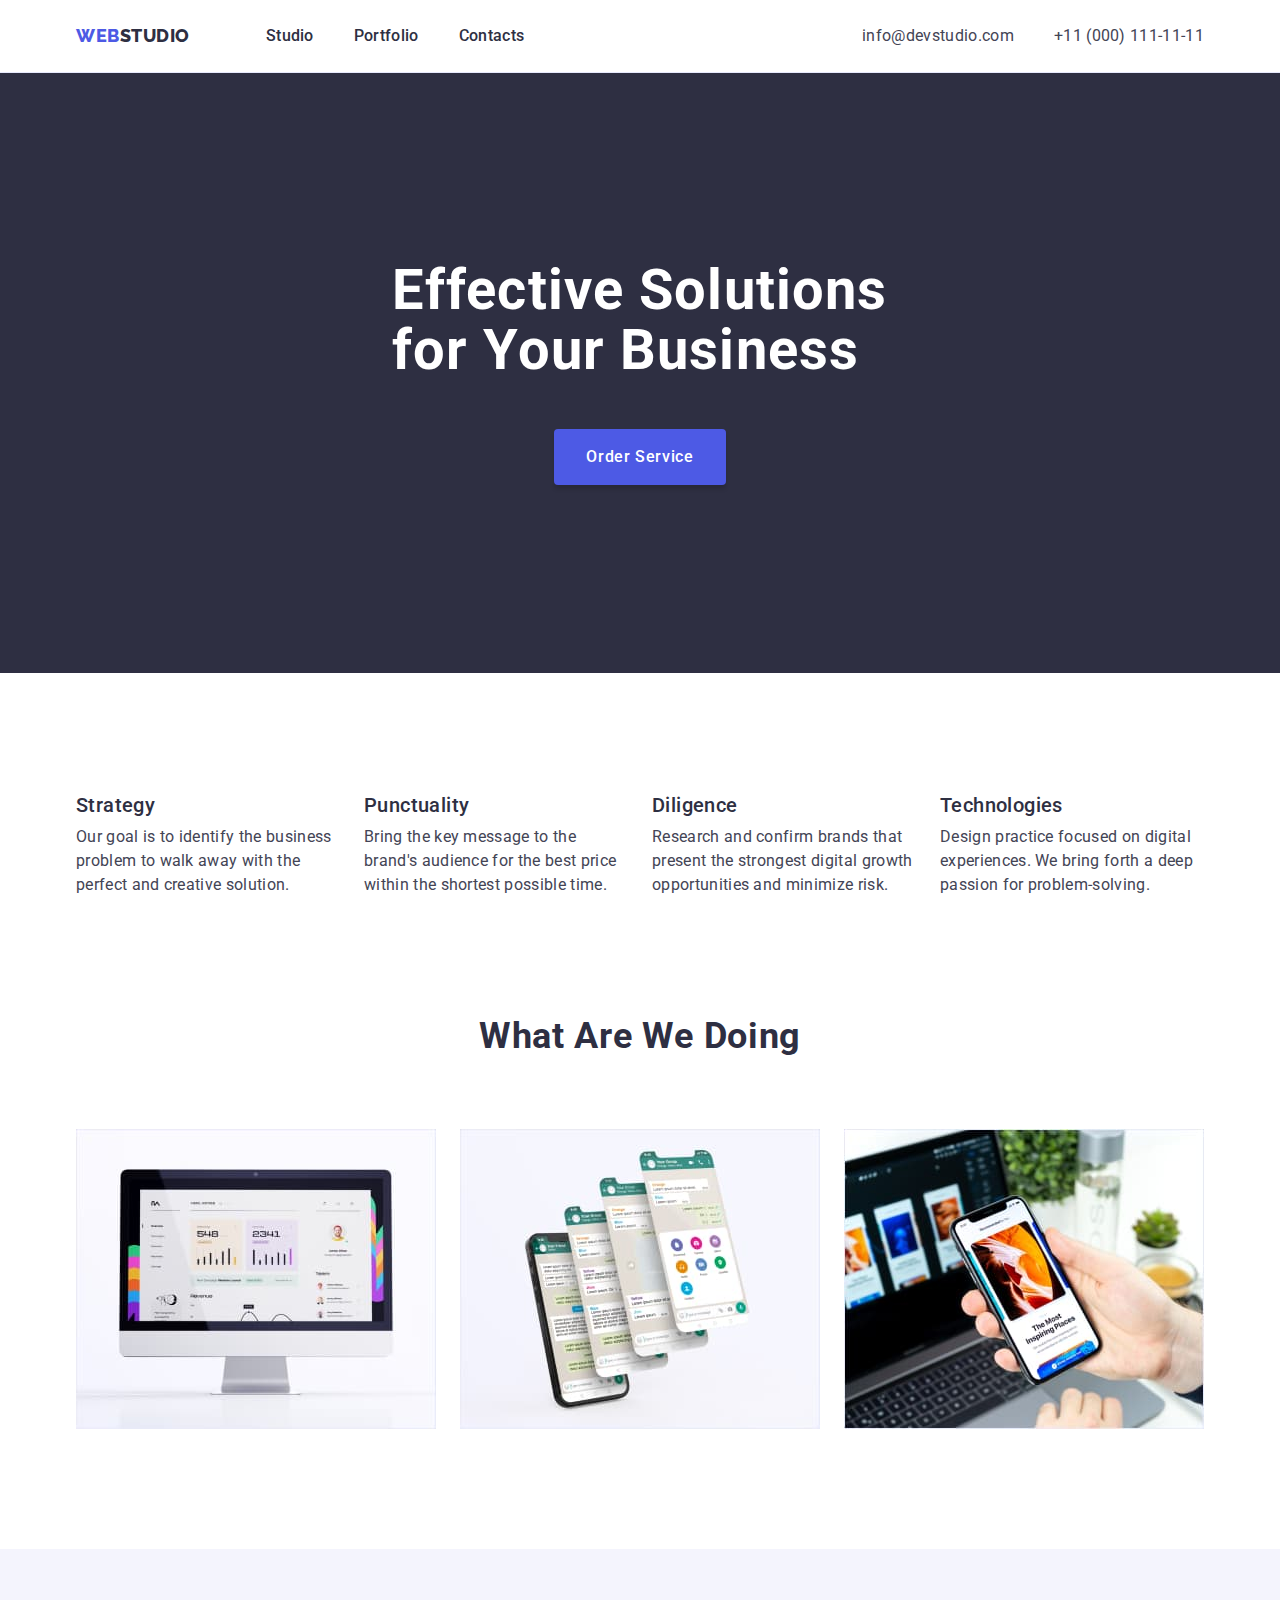
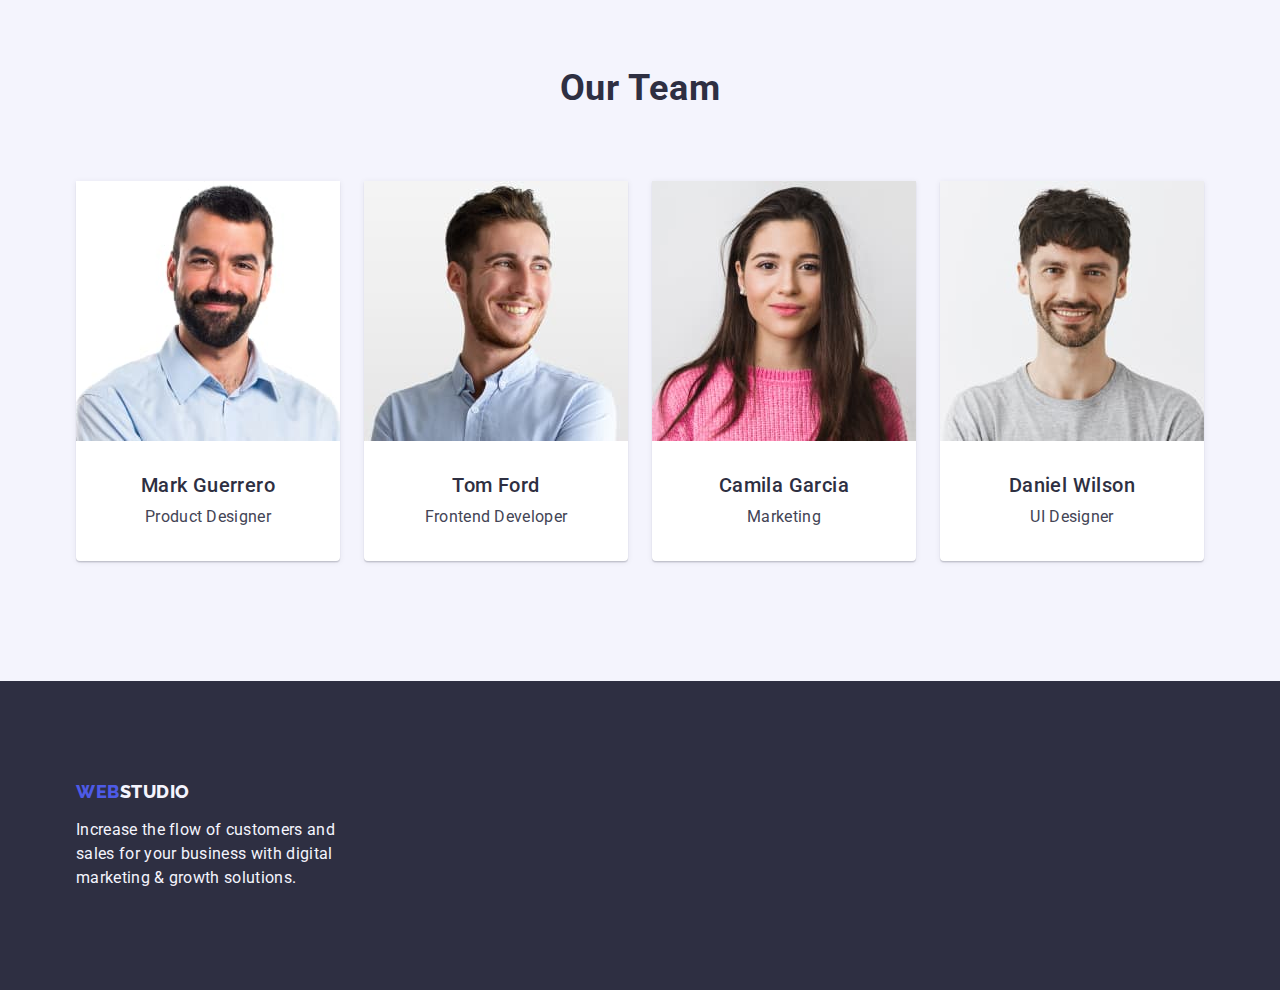
==== index.html @ 451a3d11 "Initial commit" ====
<!DOCTYPE html>
<html lang="en">
  <head>
    <meta charset="UTF-8" />
    <meta name="viewport" content="width=device-width, initial-scale=1.0" />
    <link rel="preconnect" href="https://fonts.googleapis.com" />
    <link rel="preconnect" href="https://fonts.gstatic.com" crossorigin />
    <link
      href="https://fonts.googleapis.com/css2?family=Raleway:wght@800&family=Roboto:wght@400;500;700;900&display=swap"
      rel="stylesheet"
    />
    <link
      href="https://cdn.jsdelivr.net/npm/modern-normalize@2.0.0/modern-normalize.min.css"
      rel="stylesheet"
    />
    <link href="./css/styles.css" rel="stylesheet" />
    <title>Web studio</title>
  </head>
  <body>
    <!-- HEADER -->
    <header class="header-border">
      <div class="header-container container">
        <nav class="navigation">
          <a class="logo-header logo link" href="./index.html"
            >Web<span class="dark-part-logo">Studio</span></a
          >
          <ul class="menu list">
            <li class="menu-item">
              <a class="menu-link link" href="./index.html">Studio</a>
            </li>
            <li class="menu-item">
              <a class="menu-link link" href="./portfolio.html">Portfolio</a>
            </li>
            <li class="menu-item">
              <a class="menu-link link" href="">Contacts</a>
            </li>
          </ul>
        </nav>
        <address class="contacts">
          <ul class="list-address list">
            <li>
              <a class="address-link link" href="mailto:info@devstudio.com"
                >info@devstudio.com</a
              >
            </li>
            <li>
              <a class="address-link link" href="tel:+110001111111"
                >+11 (000) 111-11-11</a
              >
            </li>
          </ul>
        </address>
      </div>
    </header>
    <main>
      <!-- HERO -->
      <section class="hero">
        <div class="container">
          <h1 class="hero-title">Effective Solutions for Your Business</h1>
          <button class="hero-btn" type="button">Order Service</button>
        </div>
      </section>

      <!-- ADVANTAGES -->
      <section class="section">
        <div class="container">
          <h2 class="visually-hidden">Advantages</h2>
          <ul class="advantages-list list">
            <li class="advantages-item">
              <h3 class="section-subtitle">Strategy</h3>
              <p class="section-text">
                Our goal is to identify the business problem to walk away with
                the perfect and creative solution.
              </p>
            </li>
            <li class="advantages-item">
              <h3 class="section-subtitle">Punctuality</h3>
              <p class="section-text">
                Bring the key message to the brand's audience for the best price
                within the shortest possible time.
              </p>
            </li>
            <li class="advantages-item">
              <h3 class="section-subtitle">Diligence</h3>
              <p class="section-text">
                Research and confirm brands that present the strongest digital
                growth opportunities and minimize risk.
              </p>
            </li>
            <li class="advantages-item">
              <h3 class="section-subtitle">Technologies</h3>
              <p class="section-text">
                Design practice focused on digital experiences. We bring forth a
                deep passion for problem-solving.
              </p>
            </li>
          </ul>
        </div>
      </section>

      <!-- WORKS -->
      <section class="works-section">
        <div class="container">
          <h2 class="section-title">What are we doing</h2>
          <ul class="works-list list">
            <li class="works-item">
              <img
                src="./images/main_page/desktop.jpg"
                alt="desktop"
                width="360"
              />
            </li>
            <li class="works-item">
              <img
                src="./images/main_page//mobile.jpg"
                alt="mobile"
                width="360"
              />
            </li>
            <li class="works-item">
              <img
                src="./images/main_page/laptop.jpg"
                alt="laptop"
                width="360"
              />
            </li>
          </ul>
        </div>
      </section>

      <!-- OUR TEAM -->
      <section class="section-team section">
        <div class="container">
          <h2 class="section-title">Our Team</h2>
          <ul class="team-list list">
            <li class="team-item">
              <img
                class="team-img"
                src="./images/main_page/mark_guerrero.jpg"
                alt="employee mark guerrero"
                width="264"
                height="260"
              />
              <div class="team-description">
                <h3 class="section-subtitle">Mark Guerrero</h3>
                <p class="team-text section-text">Product Designer</p>
              </div>
            </li>
            <li class="team-item">
              <img
                class="team-img"
                src="./images/main_page/tom_ford.jpg"
                alt="employee tom ford"
                width="264"
                height="260"
              />
              <div class="team-description">
                <h3 class="section-subtitle">Tom Ford</h3>
                <p class="team-text section-text">Frontend Developer</p>
              </div>
            </li>
            <li class="team-item">
              <img
                class="team-img"
                src="./images/main_page/camila_garcia.jpg"
                alt="employee camila garcia"
                width="264"
                height="260"
              />
              <div class="team-description">
                <h3 class="section-subtitle">Camila Garcia</h3>
                <p class="team-text section-text">Marketing</p>
              </div>
            </li>
            <li class="team-item">
              <img
                class="team-img"
                src="./images/main_page/daniel_wilson.jpg"
                alt="employee daniel wilson"
                width="264"
                height="260"
              />
              <div class="team-description">
                <h3 class="section-subtitle">Daniel Wilson</h3>
                <p class="team-text section-text">UI Designer</p>
              </div>
            </li>
          </ul>
        </div>
      </section>
    </main>

    <!-- FOOTER -->
    <footer class="page-footer">
      <div class="container">
        <a class="logo-footer logo link" href="./index.html"
          >Web<span class="logo-part-light">Studio</span></a
        >
        <p class="text-footer">
          Increase the flow of customers and sales for your business with
          digital marketing & growth solutions.
        </p>
      </div>
    </footer>
  </body>
</html>
---- css/styles.css ----
/*===== VARIABLES ===== */
:root {
  --brand-color: #4d5ae5;
  --acive-color: #404bbf;
  --dark-color: #2e2f42;
  --success-color: #31d0aa;
  --primary-text-color: #434455;
  --secondary-text-color: #8e8f99;
  --accent-color: #e7e9fc;
  --light-bg-color: #f4f4fd;
  --modal-overlay-color: #2e2f42;
  --hero-bg-color: #2e2f42;
  --white-color: #ffffff;
  --modal-bg-color: #fcfcfc;
}
/*===== /VARIABLES ===== */

/* ===== NORMALIZE ===== */
body {
  color: var(--primary-text-color);
  font-family: "Roboto", sans-serif;
  font-size: 16px;
  line-height: 1.5;
  background-color: var(--white-color);
  letter-spacing: 0.02em;
}

address {
  font-style: normal;
}

button,
h1,
h2,
h3,
h4,
h5,
h6,
p {
  margin-top: 0;
  margin-bottom: 0;
}

ul,
ol {
  padding-left: 0;
  margin-top: 0;
  margin-bottom: 0;
}

img {
  display: block;
}

button {
  display: block;
  cursor: pointer;
}

.link {
  text-decoration: none;
}

.list {
  list-style: none;
}

.visually-hidden {
  position: absolute;
  width: 1px;
  height: 1px;
  margin: -1px;
  border: 0;
  padding: 0;
  white-space: nowrap;
  clip-path: inset(100%);
  clip: rect(0 0 0 0);
  overflow: hidden;
}
/* ===== /NORMALIZE ===== */

/* ===== COMPONENTS ===== */
.container {
  width: 1158px;
  padding: 0 15px;
  margin-left: auto;
  margin-right: auto;
}

.logo {
  color: var(--brand-color);
  font-family: "Raleway", sans-serif;
  font-size: 18px;
  line-height: 1.17;
  text-transform: uppercase;
  letter-spacing: 0.03em;
  font-weight: 800;
}
.dark-part-logo {
  color: var(--dark-color);
}

.logo-part-light {
  color: var(--light-bg-color);
}

.section {
  padding-top: 120px;
  padding-bottom: 120px;
}

.section-title {
  margin-bottom: 72px;

  color: var(--dark-color);
  font-size: 36px;
  line-height: 1.11;
  letter-spacing: 0.02em;
  text-align: center;
  text-transform: capitalize;
}

.section-subtitle {
  margin-bottom: 8px;
  color: var(--dark-color);
  font-size: 20px;
  line-height: 1.2;
  letter-spacing: 0.02em;
  font-weight: 500;
}

.section-text {
  color: var(--primary-text-color);
}

/* ===== /COMPONENTS ===== */

/* !!!===== MAIN PAGE ======!!! */
/* ===== HEADER ===== */
.header-container {
  display: flex;
  justify-content: space-between;
  align-items: center;
}

.header-border {
  border-bottom: 1px solid var(--accent-color);
}

.logo-header {
  margin-right: 76px;
}

.navigation {
  display: flex;
  align-items: center;
}

.menu {
  display: flex;
  gap: 40px;
}

.list-address {
  display: flex;
  gap: 40px;
}

.menu-link {
  display: inline-block;
  padding: 24px 0;

  font-size: 16px;
  line-height: 1.5;
  font-weight: 500;
  color: var(--dark-color);
}

.menu-link:hover,
.menu-link:focus {
  color: var(--acive-color);
}

.address-link {
  color: var(--primary-text-color);
}

.address-link:hover,
.address-link:focus {
  color: var(--acive-color);
}
/* ===== /HEADER ===== */

/* ===== HERO ===== */
.hero {
  padding-top: 188px;
  padding-bottom: 188px;
  background-color: var(--dark-color);
}

.hero-title {
  margin: 0 auto 48px;
  max-width: 496px;

  color: var(--white-color);
  font-size: 56px;
  line-height: 1.07;
  font-weight: 700;
  letter-spacing: 0.02em;
}

.hero-btn {
  margin: 0 auto;
  padding: 16px 32px;
  min-width: 169px;

  color: var(--white-color);
  background-color: var(--brand-color);

  font-family: "Roboto", sans-serif;
  font-size: 16px;
  line-height: 1.5;
  font-weight: 500;
  letter-spacing: 0.04em;

  border: none;
  border-radius: 4px;
  box-shadow: 0px 4px 4px 0px rgba(0, 0, 0, 0.15);
}

.hero-btn:hover,
.hero-btn:focus {
  background-color: var(--acive-color);
}
/* ===== /HERO ===== */

/* ===== ADVANTAGES ===== */
.advantages-list {
  display: flex;
  gap: 24px;
}

.advantages-item {
  flex-basis: calc((100% - 24px * 3) / 4);
}
/* ===== /ADVANTAGES ===== */

/* ===== WORKS ===== */
.works-section {
  padding-bottom: 120px;
}

.works-list {
  display: flex;
  gap: 24px;
}

.works-item {
  flex-basis: calc((100% - 24px * 2) / 3);
}
/* ===== /WORKS ===== */

/* ===== OUR TEAM ===== */
.section-team {
  background-color: var(--light-bg-color);
}

.team-list {
  display: flex;
  gap: 24px;
}
.team-description {
  padding: 32px 0;
}

.team-description .section-text {
  text-align: center;
}

.team-item {
  flex-basis: calc((100% - 24px * 3) / 4);

  border-radius: 0px 0px 4px 4px;
  box-shadow: 0px 2px 1px 0px rgba(46, 47, 66, 0.08),
    0px 1px 1px 0px rgba(46, 47, 66, 0.16),
    0px 1px 6px 0px rgba(46, 47, 66, 0.08);

  background-color: var(--white-color);
}

.team-item .section-subtitle {
  text-align: center;
}

.description-item .section-text {
  text-align: center;
}

/* ===== /OUR TEAM ===== */

/* ===== FOOTER ===== */
.page-footer {
  padding-top: 100px;
  padding-bottom: 100px;
  background-color: var(--dark-color);
}

.logo-footer {
  display: inline-block;
  margin-bottom: 16px;
}

.text-footer {
  color: var(--light-bg-color);
  max-width: 264px;
}
/* ===== /FOOTER ===== */
/* !!!===== /MAIN PAGE ======!!! */

/* !!!===== PORTFOLIO ======!!! */
/* ===== FILTER ===== */
.filter-list {
  display: flex;
  gap: 24px;
  justify-content: center;
  margin-bottom: 72px;
}

.filter-btn {
  padding: 12px 24px;

  color: var(--brand-color);
  background-color: var(--light-bg-color);
  font-family: "Roboto", sans-serif;
  font-size: 16px;
  font-weight: 500;
  line-height: 1.5;
  letter-spacing: 0.04em;

  border: 1px solid var(--accent-color);
  border-radius: 4px;
}

.filter-btn:hover,
.filter-btn:focus {
  border: 1px solid transparent;

  color: var(--white-color);
  background-color: var(--acive-color);
  font-weight: 500;
  letter-spacing: 0.04em;
  box-shadow: 0px 2px 2px 0px rgba(0, 0, 0, 0.12),
    0px 2px 1px 0px rgba(0, 0, 0, 0.08), 0px 3px 1px 0px rgba(0, 0, 0, 0.1);
}
/* ===== /FILTER ===== */

/* ===== EXAMPLES ===== */
.examples-section {
  padding-top: 96px;
  padding-bottom: 120px;
}
.examples-list {
  display: flex;
  flex-wrap: wrap;
  gap: 48px 24px;
}

.examples-item {
  flex-basis: calc((100% - 24px * 2) / 3);
}

.example-description {
  padding: 32px 16px 32px 16px;
  border-left: 1px solid var(--accent-color);
  border-right: 1px solid var(--accent-color);
  border-bottom: 1px solid var(--accent-color);
}
/* ===== /EXAMPLES ===== */

/* !!!===== /PORTFOLIO ======!!! */
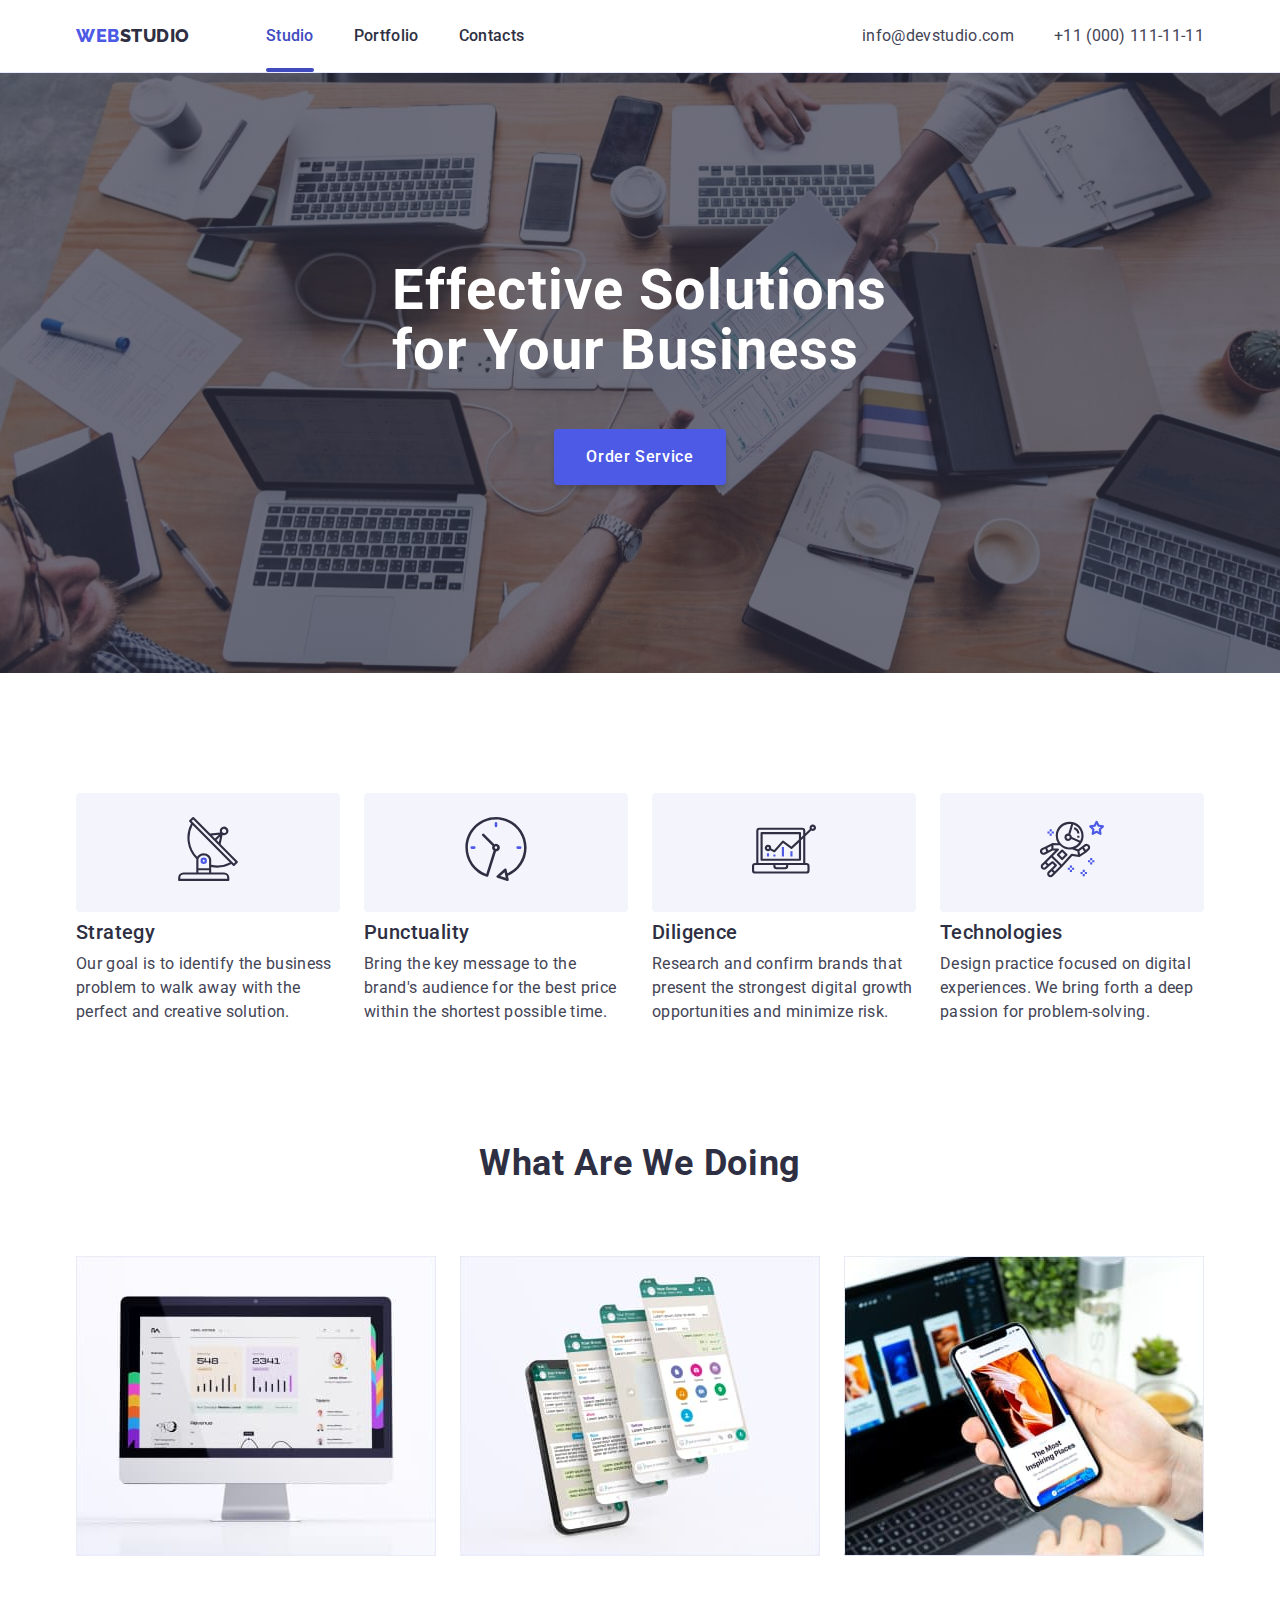
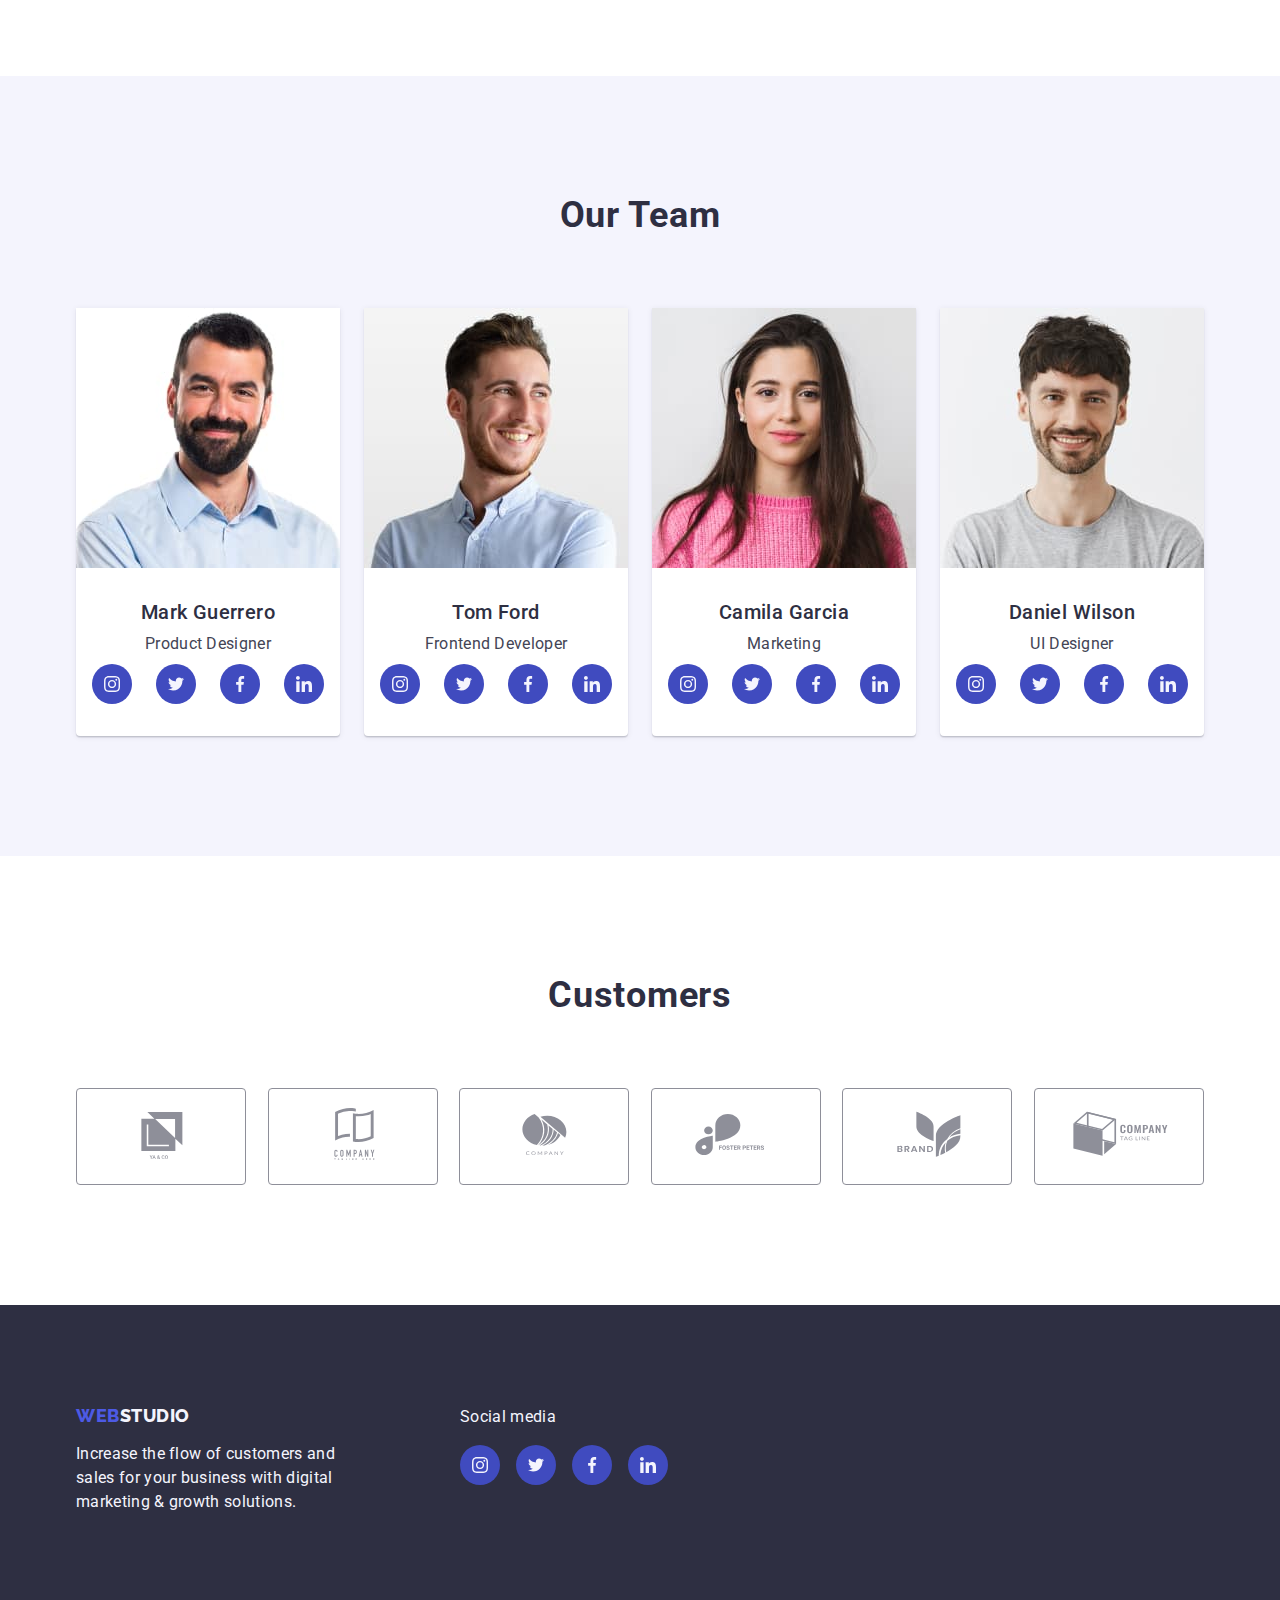
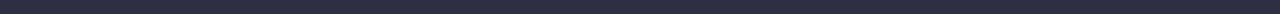
==== commit 033eb960: "add all svg and position absolute" ====
--- a/index.html
+++ b/index.html
@@ -26,7 +26,7 @@
           >
           <ul class="menu list">
             <li class="menu-item">
-              <a class="menu-link link" href="./index.html">Studio</a>
+              <a class="menu-link link active" href="./index.html">Studio</a>
             </li>
             <li class="menu-item">
               <a class="menu-link link" href="./portfolio.html">Portfolio</a>
@@ -57,7 +57,9 @@
       <section class="hero">
         <div class="container">
           <h1 class="hero-title">Effective Solutions for Your Business</h1>
-          <button class="hero-btn" type="button">Order Service</button>
+          <button class="hero-btn" type="button" data-modal-open>
+            Order Service
+          </button>
         </div>
       </section>
 
@@ -67,6 +69,16 @@
           <h2 class="visually-hidden">Advantages</h2>
           <ul class="advantages-list list">
             <li class="advantages-item">
+              <div class="advantages-img-container">
+                <svg
+                  class="advantages-icons"
+                  width="64"
+                  height="64"
+                  aria-label="icon-antenna"
+                >
+                  <use href="./images/icons.svg#icon-antenna"></use>
+                </svg>
+              </div>
               <h3 class="section-subtitle">Strategy</h3>
               <p class="section-text">
                 Our goal is to identify the business problem to walk away with
@@ -74,6 +86,16 @@
               </p>
             </li>
             <li class="advantages-item">
+              <div class="advantages-img-container">
+                <svg
+                  class="advantages-icons"
+                  width="64"
+                  height="64"
+                  aria-label="icon-clock"
+                >
+                  <use href="./images/icons.svg#icon-clock"></use>
+                </svg>
+              </div>
               <h3 class="section-subtitle">Punctuality</h3>
               <p class="section-text">
                 Bring the key message to the brand's audience for the best price
@@ -81,6 +103,16 @@
               </p>
             </li>
             <li class="advantages-item">
+              <div class="advantages-img-container">
+                <svg
+                  class="advantages-icons"
+                  width="64"
+                  height="64"
+                  aria-label="icon-diagram"
+                >
+                  <use href="./images/icons.svg#icon-diagram"></use>
+                </svg>
+              </div>
               <h3 class="section-subtitle">Diligence</h3>
               <p class="section-text">
                 Research and confirm brands that present the strongest digital
@@ -88,6 +120,16 @@
               </p>
             </li>
             <li class="advantages-item">
+              <div class="advantages-img-container">
+                <svg
+                  class="advantages-icons"
+                  width="64"
+                  height="64"
+                  aria-label="icon-astronaut"
+                >
+                  <use href="./images/icons.svg#icon-astronaut"></use>
+                </svg>
+              </div>
               <h3 class="section-subtitle">Technologies</h3>
               <p class="section-text">
                 Design practice focused on digital experiences. We bring forth a
@@ -144,6 +186,56 @@
               <div class="team-description">
                 <h3 class="section-subtitle">Mark Guerrero</h3>
                 <p class="team-text section-text">Product Designer</p>
+                <ul class="team-social-list list">
+                  <li class="social-item">
+                    <a class="social-link" href="https://www.instagram.com/">
+                      <svg
+                        class="social-icons"
+                        width="16"
+                        height="16"
+                        aria-label="icon-instagram"
+                      >
+                        <use href="./images/icons.svg#icon-instagram"></use>
+                      </svg>
+                    </a>
+                  </li>
+                  <li class="social-item">
+                    <a class="social-link" href="https://twitter.com/">
+                      <svg
+                        class="social-icons"
+                        width="16"
+                        height="16"
+                        aria-label="icon-twitter"
+                      >
+                        <use href="./images/icons.svg#icon-twitter"></use>
+                      </svg>
+                    </a>
+                  </li>
+                  <li class="social-item">
+                    <a class="social-link" href="https://www.facebook.com/">
+                      <svg
+                        class="social-icons"
+                        width="16"
+                        height="16"
+                        aria-label="icon-facebook"
+                      >
+                        <use href="./images/icons.svg#icon-facebook"></use>
+                      </svg>
+                    </a>
+                  </li>
+                  <li class="social-item">
+                    <a class="social-link" href="https://www.linkedin.com/">
+                      <svg
+                        class="social-icons"
+                        width="16"
+                        height="16"
+                        aria-label="icon-linkedin"
+                      >
+                        <use href="./images/icons.svg#icon-linkedin"></use>
+                      </svg>
+                    </a>
+                  </li>
+                </ul>
               </div>
             </li>
             <li class="team-item">
@@ -157,6 +249,56 @@
               <div class="team-description">
                 <h3 class="section-subtitle">Tom Ford</h3>
                 <p class="team-text section-text">Frontend Developer</p>
+                <ul class="team-social-list list">
+                  <li class="social-item">
+                    <a class="social-link" href="https://www.instagram.com/">
+                      <svg
+                        class="social-icons"
+                        width="16"
+                        height="16"
+                        aria-label="icon-instagram"
+                      >
+                        <use href="./images/icons.svg#icon-instagram"></use>
+                      </svg>
+                    </a>
+                  </li>
+                  <li class="social-item">
+                    <a class="social-link" href="https://twitter.com/">
+                      <svg
+                        class="social-icons"
+                        width="16"
+                        height="16"
+                        aria-label="icon-twitter"
+                      >
+                        <use href="./images/icons.svg#icon-twitter"></use>
+                      </svg>
+                    </a>
+                  </li>
+                  <li class="social-item">
+                    <a class="social-link" href="https://www.facebook.com/">
+                      <svg
+                        class="social-icons"
+                        width="16"
+                        height="16"
+                        aria-label="icon-facebook"
+                      >
+                        <use href="./images/icons.svg#icon-facebook"></use>
+                      </svg>
+                    </a>
+                  </li>
+                  <li class="social-item">
+                    <a class="social-link" href="https://www.linkedin.com/">
+                      <svg
+                        class="social-icons"
+                        width="16"
+                        height="16"
+                        aria-label="icon-linkedin"
+                      >
+                        <use href="./images/icons.svg#icon-linkedin"></use>
+                      </svg>
+                    </a>
+                  </li>
+                </ul>
               </div>
             </li>
             <li class="team-item">
@@ -170,6 +312,56 @@
               <div class="team-description">
                 <h3 class="section-subtitle">Camila Garcia</h3>
                 <p class="team-text section-text">Marketing</p>
+                <ul class="team-social-list list">
+                  <li class="social-item">
+                    <a class="social-link" href="https://www.instagram.com/">
+                      <svg
+                        class="social-icons"
+                        width="16"
+                        height="16"
+                        aria-label="icon-instagram"
+                      >
+                        <use href="./images/icons.svg#icon-instagram"></use>
+                      </svg>
+                    </a>
+                  </li>
+                  <li class="social-item">
+                    <a class="social-link" href="https://twitter.com/">
+                      <svg
+                        class="social-icons"
+                        width="16"
+                        height="16"
+                        aria-label="icon-twitter"
+                      >
+                        <use href="./images/icons.svg#icon-twitter"></use>
+                      </svg>
+                    </a>
+                  </li>
+                  <li class="social-item">
+                    <a class="social-link" href="https://www.facebook.com/">
+                      <svg
+                        class="social-icons"
+                        width="16"
+                        height="16"
+                        aria-label="icon-facebook"
+                      >
+                        <use href="./images/icons.svg#icon-facebook"></use>
+                      </svg>
+                    </a>
+                  </li>
+                  <li class="social-item">
+                    <a class="social-link" href="https://www.linkedin.com/">
+                      <svg
+                        class="social-icons"
+                        width="16"
+                        height="16"
+                        aria-label="icon-linkedin"
+                      >
+                        <use href="./images/icons.svg#icon-linkedin"></use>
+                      </svg>
+                    </a>
+                  </li>
+                </ul>
               </div>
             </li>
             <li class="team-item">
@@ -183,24 +375,229 @@
               <div class="team-description">
                 <h3 class="section-subtitle">Daniel Wilson</h3>
                 <p class="team-text section-text">UI Designer</p>
+                <ul class="team-social-list list">
+                  <li class="social-item">
+                    <a class="social-link" href="https://www.instagram.com/">
+                      <svg
+                        class="social-icons"
+                        width="16"
+                        height="16"
+                        aria-label="icon-instagram"
+                      >
+                        <use href="./images/icons.svg#icon-instagram"></use>
+                      </svg>
+                    </a>
+                  </li>
+                  <li class="social-item">
+                    <a class="social-link" href="https://twitter.com/">
+                      <svg
+                        class="social-icons"
+                        width="16"
+                        height="16"
+                        aria-label="icon-twitter"
+                      >
+                        <use href="./images/icons.svg#icon-twitter"></use>
+                      </svg>
+                    </a>
+                  </li>
+                  <li class="social-item">
+                    <a class="social-link" href="https://www.facebook.com/">
+                      <svg
+                        class="social-icons"
+                        width="16"
+                        height="16"
+                        aria-label="icon-facebook"
+                      >
+                        <use href="./images/icons.svg#icon-facebook"></use>
+                      </svg>
+                    </a>
+                  </li>
+                  <li class="social-item">
+                    <a class="social-link" href="https://www.linkedin.com/">
+                      <svg
+                        class="social-icons"
+                        width="16"
+                        height="16"
+                        aria-label="icon-linkedin"
+                      >
+                        <use href="./images/icons.svg#icon-linkedin"></use>
+                      </svg>
+                    </a>
+                  </li>
+                </ul>
               </div>
             </li>
           </ul>
         </div>
       </section>
     </main>
+    <!-- CUSTOMERS -->
+    <section class="section">
+      <div class="container">
+        <h2 class="section-title">Customers</h2>
+        <ul class="customers-list list">
+          <li class="customers-item">
+            <a href="" class="customers-link">
+              <svg
+                width="104"
+                height="56"
+                class="customers-icon"
+                aria-lebel="logo customer"
+              >
+                <use href="./images/icons.svg#icon-logo"></use>
+              </svg>
+            </a>
+          </li>
+          <li class="customers-item">
+            <a href="" class="customers-link">
+              <svg
+                width="104"
+                height="56"
+                class="customers-icon"
+                aria-lebel="logo customer"
+              >
+                <use href="./images/icons.svg#icon-logo-1"></use>
+              </svg>
+            </a>
+          </li>
+          <li class="customers-item">
+            <a href="" class="customers-link">
+              <svg
+                width="104"
+                height="56"
+                class="customers-icon"
+                aria-lebel="logo customer"
+              >
+                <use href="./images/icons.svg#icon-logo-2"></use>
+              </svg>
+            </a>
+          </li>
+          <li class="customers-item">
+            <a href="" class="customers-link">
+              <svg
+                width="104"
+                height="56"
+                class="customers-icon"
+                aria-lebel="logo customer"
+              >
+                <use href="./images/icons.svg#icon-logo-3"></use>
+              </svg>
+            </a>
+          </li>
+          <li class="customers-item">
+            <a href="" class="customers-link">
+              <svg
+                width="104"
+                height="56"
+                class="customers-icon"
+                aria-lebel="logo customer"
+              >
+                <use href="./images/icons.svg#icon-logo-4"></use>
+              </svg>
+            </a>
+          </li>
+          <li class="customers-item">
+            <a href="" class="customers-link">
+              <svg
+                width="104"
+                height="56"
+                class="customers-icon"
+                aria-lebel="logo customer"
+              >
+                <use href="./images/icons.svg#icon-logo-5"></use>
+              </svg>
+            </a>
+          </li>
+        </ul>
+      </div>
+    </section>
 
     <!-- FOOTER -->
     <footer class="page-footer">
       <div class="container">
-        <a class="logo-footer logo link" href="./index.html"
-          >Web<span class="logo-part-light">Studio</span></a
-        >
-        <p class="text-footer">
-          Increase the flow of customers and sales for your business with
-          digital marketing & growth solutions.
-        </p>
+        <div class="footer-flex">
+          <div>
+            <a class="logo-footer logo link" href="./index.html"
+              >Web<span class="logo-part-light">Studio</span></a
+            >
+            <p class="text-footer">
+              Increase the flow of customers and sales for your business with
+              digital marketing & growth solutions.
+            </p>
+          </div>
+          <div>
+            <p class="text-social">Social media</p>
+            <ul class="footer-social-list list">
+              <li class="social-item">
+                <a class="social-link" href="https://www.instagram.com/">
+                  <svg
+                    class="social-icons"
+                    width="16"
+                    height="16"
+                    aria-label="icon-instagram"
+                  >
+                    <use href="./images/icons.svg#icon-instagram"></use>
+                  </svg>
+                </a>
+              </li>
+              <li class="social-item">
+                <a class="social-link" href="https://twitter.com/">
+                  <svg
+                    class="social-icons"
+                    width="16"
+                    height="16"
+                    aria-label="icon-twitter"
+                  >
+                    <use href="./images/icons.svg#icon-twitter"></use>
+                  </svg>
+                </a>
+              </li>
+              <li class="social-item">
+                <a class="social-link" href="https://www.facebook.com/">
+                  <svg
+                    class="social-icons"
+                    width="16"
+                    height="16"
+                    aria-label="icon-facebook"
+                  >
+                    <use href="./images/icons.svg#icon-facebook"></use>
+                  </svg>
+                </a>
+              </li>
+              <li class="social-item">
+                <a class="social-link" href="https://www.linkedin.com/">
+                  <svg
+                    class="social-icons"
+                    width="16"
+                    height="16"
+                    aria-label="icon-linkedin"
+                  >
+                    <use href="./images/icons.svg#icon-linkedin"></use>
+                  </svg>
+                </a>
+              </li>
+            </ul>
+          </div>
+        </div>
       </div>
     </footer>
+
+    <div class="backdrop is-hidden" data-modal>
+      <div class="modal">
+        <button class="btn-close" type="button" data-modal-close>
+          <svg
+            class="btn-close-icon"
+            aria-label="icon button close"
+            width="8"
+            height="8"
+          >
+            <use href="./images/icons.svg#icon-btn-close"></use>
+          </svg>
+        </button>
+      </div>
+
+    <script src="./js/modal.js"></script>
   </body>
+
+  </div>
 </html>
--- a/css/styles.css
+++ b/css/styles.css
@@ -12,6 +12,7 @@
   --hero-bg-color: #2e2f42;
   --white-color: #ffffff;
   --modal-bg-color: #fcfcfc;
+  --transition-dur-and-func: 250ms cubic-bezier(0.4, 0, 0.2, 1);
 }
 /*===== /VARIABLES ===== */
 
@@ -133,6 +134,27 @@
   color: var(--primary-text-color);
 }
 
+.social-item {
+  position: relative;
+  background-color: var(--acive-color);
+  width: 40px;
+  height: 40px;
+  border-radius: 50%;
+  cursor: pointer;
+  transition: background-color var(--transition-dur-and-func);
+}
+
+.social-item:hover {
+  background-color: var(--success-color);
+}
+
+.social-icons {
+  position: absolute;
+  top: 50%;
+  left: 50%;
+  transform: translate(-50%, -50%);
+}
+
 /* ===== /COMPONENTS ===== */
 
 /* !!!===== MAIN PAGE ======!!! */
@@ -159,6 +181,22 @@
 .menu {
   display: flex;
   gap: 40px;
+}
+
+.menu .active {
+  color: var(--acive-color);
+  position: relative;
+}
+
+.active::after {
+  position: absolute;
+  bottom: 0;
+  content: "";
+  display: block;
+  height: 4px;
+  width: 100%;
+  background-color: var(--acive-color);
+  border-radius: 4px;
 }
 
 .list-address {
@@ -174,6 +212,7 @@
   line-height: 1.5;
   font-weight: 500;
   color: var(--dark-color);
+  transition: color var(--transition-dur-and-func);
 }
 
 .menu-link:hover,
@@ -183,6 +222,7 @@
 
 .address-link {
   color: var(--primary-text-color);
+  transition: color var(--transition-dur-and-func);
 }
 
 .address-link:hover,
@@ -196,6 +236,12 @@
   padding-top: 188px;
   padding-bottom: 188px;
   background-color: var(--dark-color);
+  background-image: linear-gradient(
+      rgba(46, 47, 66, 0.7),
+      rgba(46, 47, 66, 0.7)
+    ),
+    url(../images/main_page/hero-bg.jpg);
+  background-size: cover;
 }
 
 .hero-title {
@@ -226,6 +272,7 @@
   border: none;
   border-radius: 4px;
   box-shadow: 0px 4px 4px 0px rgba(0, 0, 0, 0.15);
+  transition: background-color var(--transition-dur-and-func);
 }
 
 .hero-btn:hover,
@@ -243,6 +290,13 @@
 .advantages-item {
   flex-basis: calc((100% - 24px * 3) / 4);
 }
+
+.advantages-img-container {
+  background-color: var(--light-bg-color);
+  padding: 24px 100px;
+  border-radius: 4px;
+  margin-bottom: 8px;
+}
 /* ===== /ADVANTAGES ===== */
 
 /* ===== WORKS ===== */
@@ -270,10 +324,15 @@
   gap: 24px;
 }
 .team-description {
-  padding: 32px 0;
+  padding: 32px 16px;
 }
 
 .team-description .section-text {
+  text-align: center;
+  margin-bottom: 8px;
+}
+
+.team-item .section-subtitle {
   text-align: center;
 }
 
@@ -288,15 +347,44 @@
   background-color: var(--white-color);
 }
 
-.team-item .section-subtitle {
-  text-align: center;
-}
-
-.description-item .section-text {
-  text-align: center;
+.team-social-list {
+  display: flex;
+  justify-content: space-between;
+  align-items: center;
 }
 
 /* ===== /OUR TEAM ===== */
+
+/* ===== CUSTOMERS ===== */
+.customers-list {
+  display: flex;
+  align-items: center;
+  justify-content: space-between;
+}
+.customers-item {
+  padding: 16px 32px;
+  border: 1px solid var(--secondary-text-color);
+  border-radius: 4px;
+  cursor: pointer;
+  transition: border-color var(--transition-dur-and-func);
+}
+
+.customers-item:hover,
+.customers-item:focus {
+  border-color: var(--acive-color);
+}
+
+.customers-icon {
+  fill: var(--secondary-text-color);
+  transition: fill var(--transition-dur-and-func);
+}
+
+.customers-item:hover .customers-icon,
+.customers-item:focus .customers-icon {
+  fill: var(--acive-color);
+}
+
+/* ===== /CUSTOMERS ===== */
 
 /* ===== FOOTER ===== */
 .page-footer {
@@ -305,6 +393,11 @@
   background-color: var(--dark-color);
 }
 
+.footer-flex {
+  display: flex;
+  gap: 120px;
+}
+
 .logo-footer {
   display: inline-block;
   margin-bottom: 16px;
@@ -313,6 +406,15 @@
 .text-footer {
   color: var(--light-bg-color);
   max-width: 264px;
+}
+.text-social {
+  color: var(--light-bg-color);
+  margin-bottom: 16px;
+}
+
+.footer-social-list {
+  display: flex;
+  gap: 16px;
 }
 /* ===== /FOOTER ===== */
 /* !!!===== /MAIN PAGE ======!!! */
@@ -339,16 +441,17 @@
 
   border: 1px solid var(--accent-color);
   border-radius: 4px;
+  transition: background-color var(--transition-dur-and-func),
+    color var(--transition-dur-and-func),
+    box-shadow var(--transition-dur-and-func),
+    border var(--transition-dur-and-func);
 }
 
 .filter-btn:hover,
 .filter-btn:focus {
   border: 1px solid transparent;
-
   color: var(--white-color);
   background-color: var(--acive-color);
-  font-weight: 500;
-  letter-spacing: 0.04em;
   box-shadow: 0px 2px 2px 0px rgba(0, 0, 0, 0.12),
     0px 2px 1px 0px rgba(0, 0, 0, 0.08), 0px 3px 1px 0px rgba(0, 0, 0, 0.1);
 }
@@ -367,6 +470,32 @@
 
 .examples-item {
   flex-basis: calc((100% - 24px * 2) / 3);
+}
+
+.examples-item:hover {
+  box-shadow: 0px 2px 1px 0px rgba(46, 47, 66, 0.08),
+    0px 1px 1px 0px rgba(46, 47, 66, 0.16),
+    0px 1px 6px 0px rgba(46, 47, 66, 0.08);
+}
+
+.examples-overlay-container {
+  position: relative;
+  overflow: hidden;
+}
+
+.examples-overlay {
+  position: absolute;
+  top: 0;
+  bottom: 0;
+  padding: 40px 32px;
+  background-color: var(--brand-color);
+  color: var(--light-bg-color);
+  transform: translateY(100%);
+  transition: transform var(--transition-dur-and-func);
+}
+
+.examples-item:hover .examples-overlay {
+  transform: translateY(0%);
 }
 
 .example-description {
@@ -378,3 +507,66 @@
 /* ===== /EXAMPLES ===== */
 
 /* !!!===== /PORTFOLIO ======!!! */
+
+/* !!!===== MODAL ======!!! */
+
+.is-hidden {
+  opacity: 0;
+  visibility: hidden;
+  pointer-events: none;
+}
+
+.backdrop {
+  position: fixed;
+  top: 0;
+  left: 0;
+  width: 100%;
+  height: 100%;
+  z-index: 999;
+  background-color: rgba(46, 47, 66, 0.4);
+}
+
+.modal {
+  position: absolute;
+  top: 50%;
+  left: 50%;
+  transform: translate(-50%, -50%);
+  width: 408px;
+  height: 584px;
+  border-radius: 4px;
+  background: var(--modal-bg-color);
+  box-shadow: 0px 2px 1px 0px rgba(0, 0, 0, 0.2),
+    0px 1px 3px 0px rgba(0, 0, 0, 0.12), 0px 1px 1px 0px rgba(0, 0, 0, 0.14);
+}
+
+.btn-close {
+  position: absolute;
+  top: 24px;
+  right: 24px;
+  background-color: var(--accent-color);
+  width: 24px;
+  height: 24px;
+  border-radius: 50%;
+  border: 1px solid rgba(0, 0, 0, 0.1);
+  cursor: pointer;
+}
+
+.btn-close-icon {
+  position: absolute;
+  top: 50%;
+  left: 50%;
+  transform: translate(-50%, -50%);
+}
+
+.btn-close:hover .btn-close-icon,
+.btn-close:focus .btn-close-icon {
+  fill: white;
+}
+
+.btn-close:hover,
+.btn-close:focus {
+  background-color: var(--acive-color);
+  border: transparent;
+}
+
+/* !!!===== MODAL ======!!! */
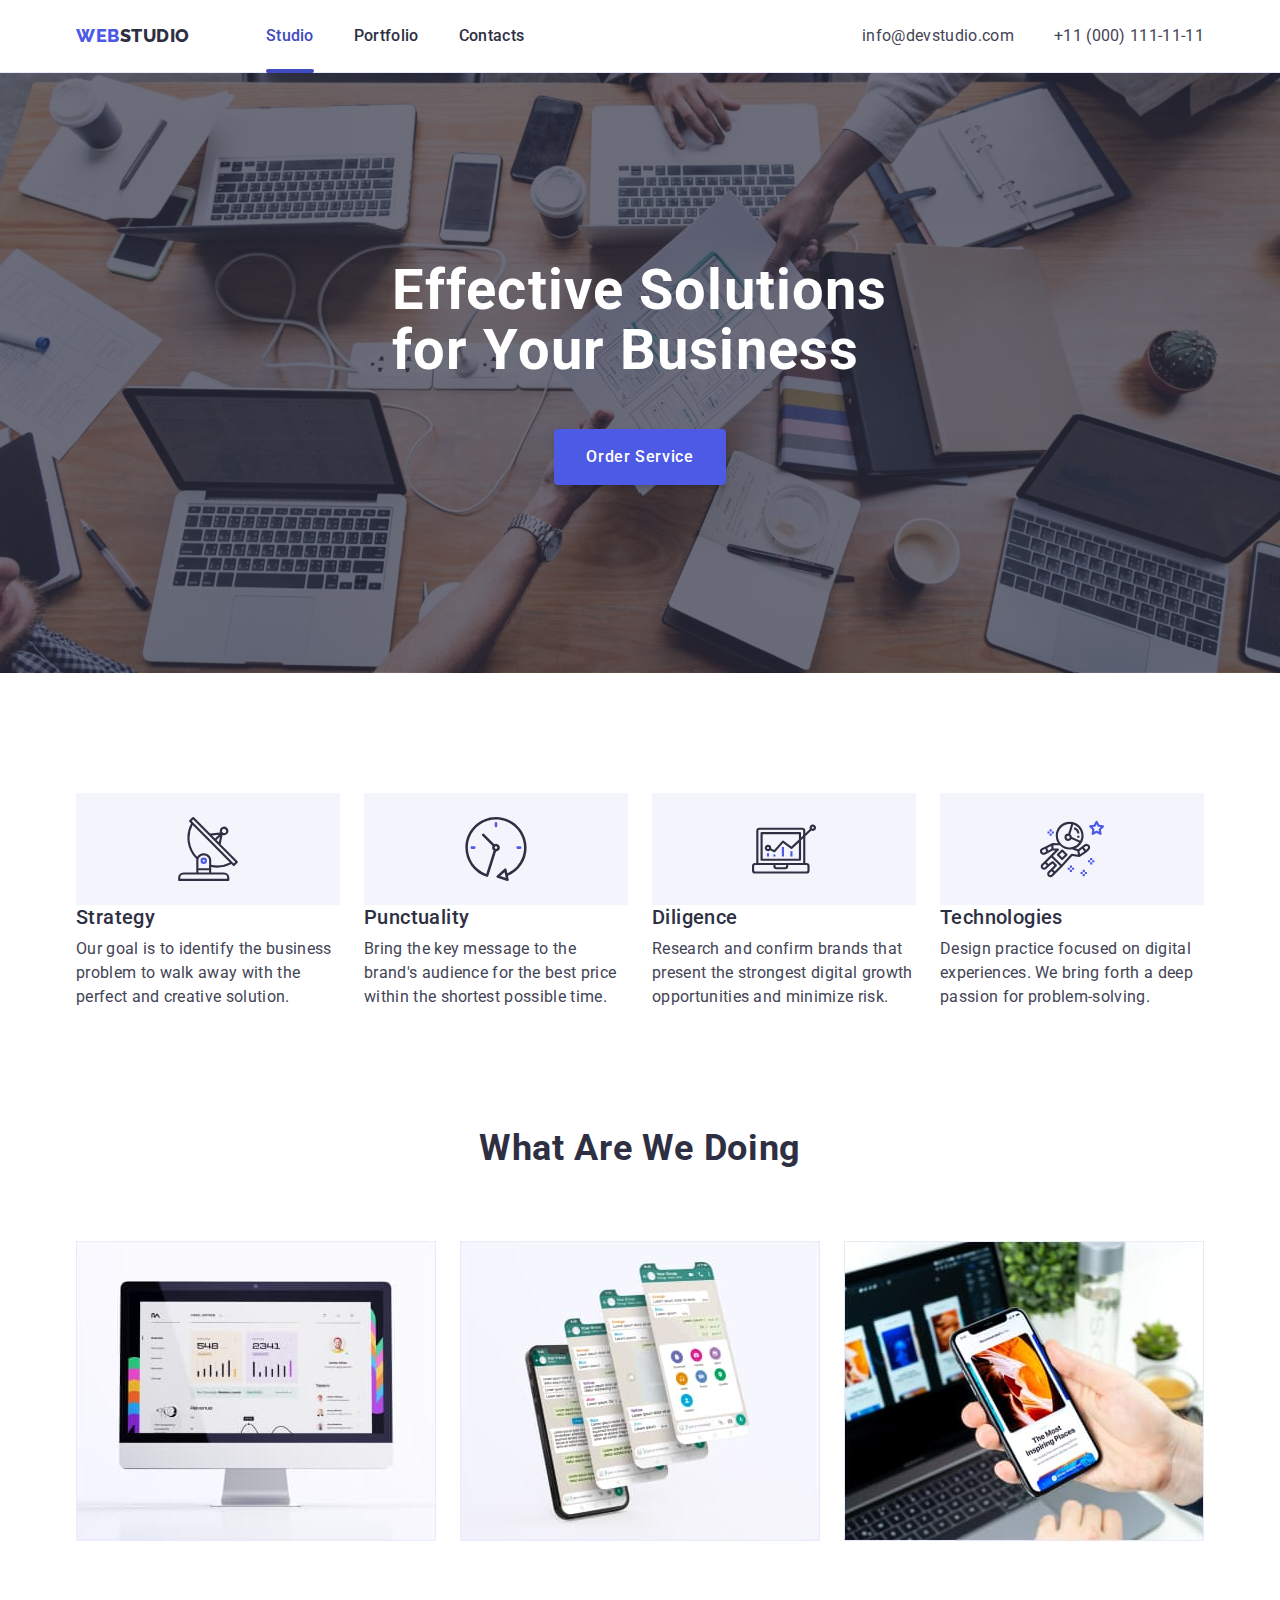
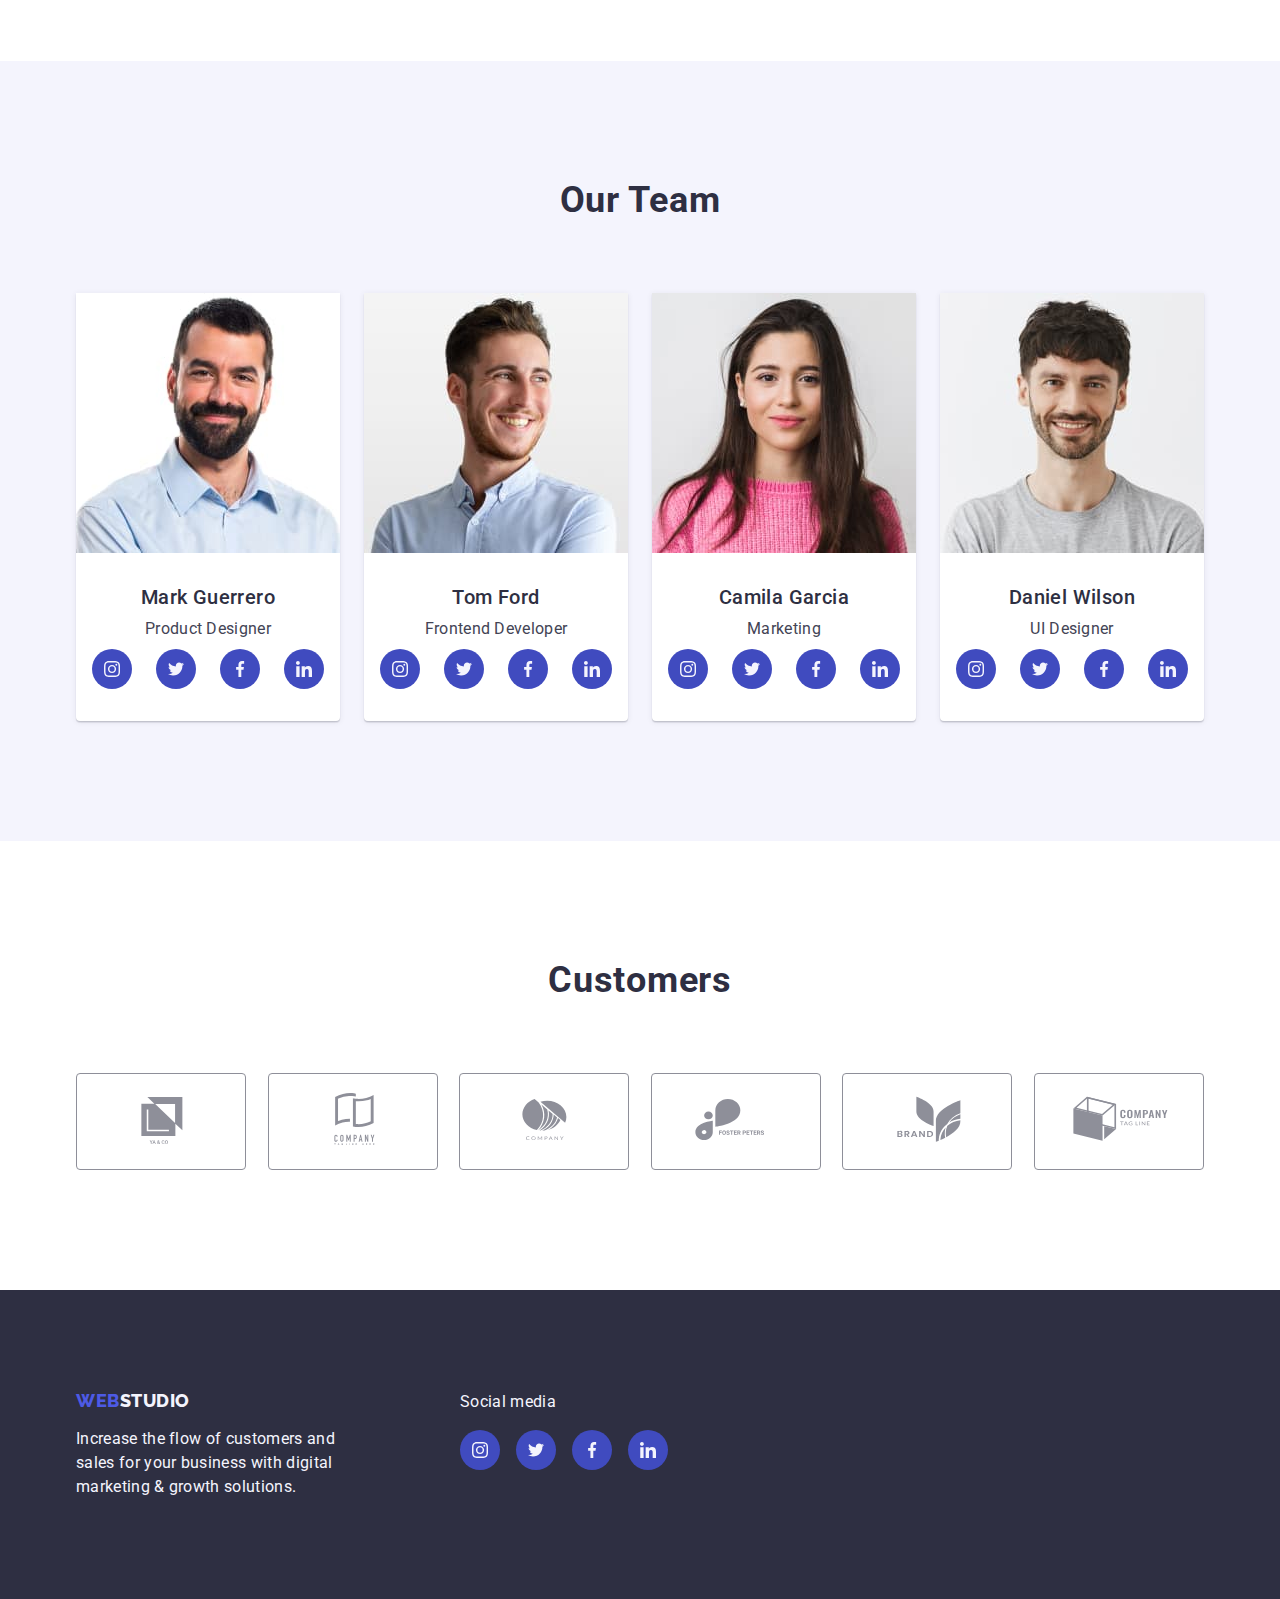
==== commit 1f7bfa0d: "fix problem" ====
--- a/index.html
+++ b/index.html
@@ -442,7 +442,7 @@
                 width="104"
                 height="56"
                 class="customers-icon"
-                aria-lebel="logo customer"
+                aria-label="logo customer"
               >
                 <use href="./images/icons.svg#icon-logo"></use>
               </svg>
@@ -454,7 +454,7 @@
                 width="104"
                 height="56"
                 class="customers-icon"
-                aria-lebel="logo customer"
+                aria-label="logo customer"
               >
                 <use href="./images/icons.svg#icon-logo-1"></use>
               </svg>
@@ -466,7 +466,7 @@
                 width="104"
                 height="56"
                 class="customers-icon"
-                aria-lebel="logo customer"
+                aria-label="logo customer"
               >
                 <use href="./images/icons.svg#icon-logo-2"></use>
               </svg>
@@ -478,7 +478,7 @@
                 width="104"
                 height="56"
                 class="customers-icon"
-                aria-lebel="logo customer"
+                aria-label="logo customer"
               >
                 <use href="./images/icons.svg#icon-logo-3"></use>
               </svg>
@@ -490,7 +490,7 @@
                 width="104"
                 height="56"
                 class="customers-icon"
-                aria-lebel="logo customer"
+                aria-label="logo customer"
               >
                 <use href="./images/icons.svg#icon-logo-4"></use>
               </svg>
@@ -502,7 +502,7 @@
                 width="104"
                 height="56"
                 class="customers-icon"
-                aria-lebel="logo customer"
+                aria-label="logo customer"
               >
                 <use href="./images/icons.svg#icon-logo-5"></use>
               </svg>
@@ -517,7 +517,7 @@
       <div class="container">
         <div class="footer-flex">
           <div>
-            <a class="logo-footer logo link" href="./index.html"
+            <a  class="logo-footer logo link" href="./index.html"
               >Web<span class="logo-part-light">Studio</span></a
             >
             <p class="text-footer">
@@ -595,9 +595,7 @@
           </svg>
         </button>
       </div>
-
+    </div>
     <script src="./js/modal.js"></script>
   </body>
-
-  </div>
 </html>
--- a/css/styles.css
+++ b/css/styles.css
@@ -136,15 +136,25 @@
 
 .social-item {
   position: relative;
-  background-color: var(--acive-color);
   width: 40px;
   height: 40px;
+}
+
+.social-link {
+  position: absolute;
+  display: flex;
+  align-items: center;
+  justify-content: center;
+  background-color: var(--acive-color);
+  width: 100%;
+  height: 100%;
   border-radius: 50%;
   cursor: pointer;
   transition: background-color var(--transition-dur-and-func);
 }
 
-.social-item:hover {
+.social-link:hover, 
+.social-link:focus {
   background-color: var(--success-color);
 }
 
@@ -153,6 +163,7 @@
   top: 50%;
   left: 50%;
   transform: translate(-50%, -50%);
+  fill: var(--light-bg-color);
 }
 
 /* ===== /COMPONENTS ===== */
@@ -167,6 +178,9 @@
 
 .header-border {
   border-bottom: 1px solid var(--accent-color);
+  box-shadow: 0px 1px 6px 0px rgba(46, 47, 66, 0.08),
+    0px 1px 1px 0px rgba(46, 47, 66, 0.16),
+    0px 2px 1px 0px rgba(46, 47, 66, 0.08);
 }
 
 .logo-header {
@@ -190,13 +204,13 @@
 
 .active::after {
   position: absolute;
-  bottom: 0;
+  bottom: -1px;
   content: "";
   display: block;
   height: 4px;
   width: 100%;
   background-color: var(--acive-color);
-  border-radius: 4px;
+  border-radius: 2px;
 }
 
 .list-address {
@@ -235,6 +249,7 @@
 .hero {
   padding-top: 188px;
   padding-bottom: 188px;
+  max-width: 1440px;
   background-color: var(--dark-color);
   background-image: linear-gradient(
       rgba(46, 47, 66, 0.7),
@@ -242,6 +257,8 @@
     ),
     url(../images/main_page/hero-bg.jpg);
   background-size: cover;
+  background-position: center;
+  background-repeat: no-repeat;
 }
 
 .hero-title {
@@ -284,6 +301,7 @@
 /* ===== ADVANTAGES ===== */
 .advantages-list {
   display: flex;
+
   gap: 24px;
 }
 
@@ -293,9 +311,10 @@
 
 .advantages-img-container {
   background-color: var(--light-bg-color);
-  padding: 24px 100px;
-  border-radius: 4px;
-  margin-bottom: 8px;
+  display: flex;
+  align-items: center;
+  justify-content: center;
+  height: 112px;
 }
 /* ===== /ADVANTAGES ===== */
 
@@ -324,7 +343,7 @@
   gap: 24px;
 }
 .team-description {
-  padding: 32px 16px;
+  padding: 32px 0;
 }
 
 .team-description .section-text {
@@ -349,8 +368,9 @@
 
 .team-social-list {
   display: flex;
-  justify-content: space-between;
+  justify-content: center;
   align-items: center;
+  gap: 24px;
 }
 
 /* ===== /OUR TEAM ===== */
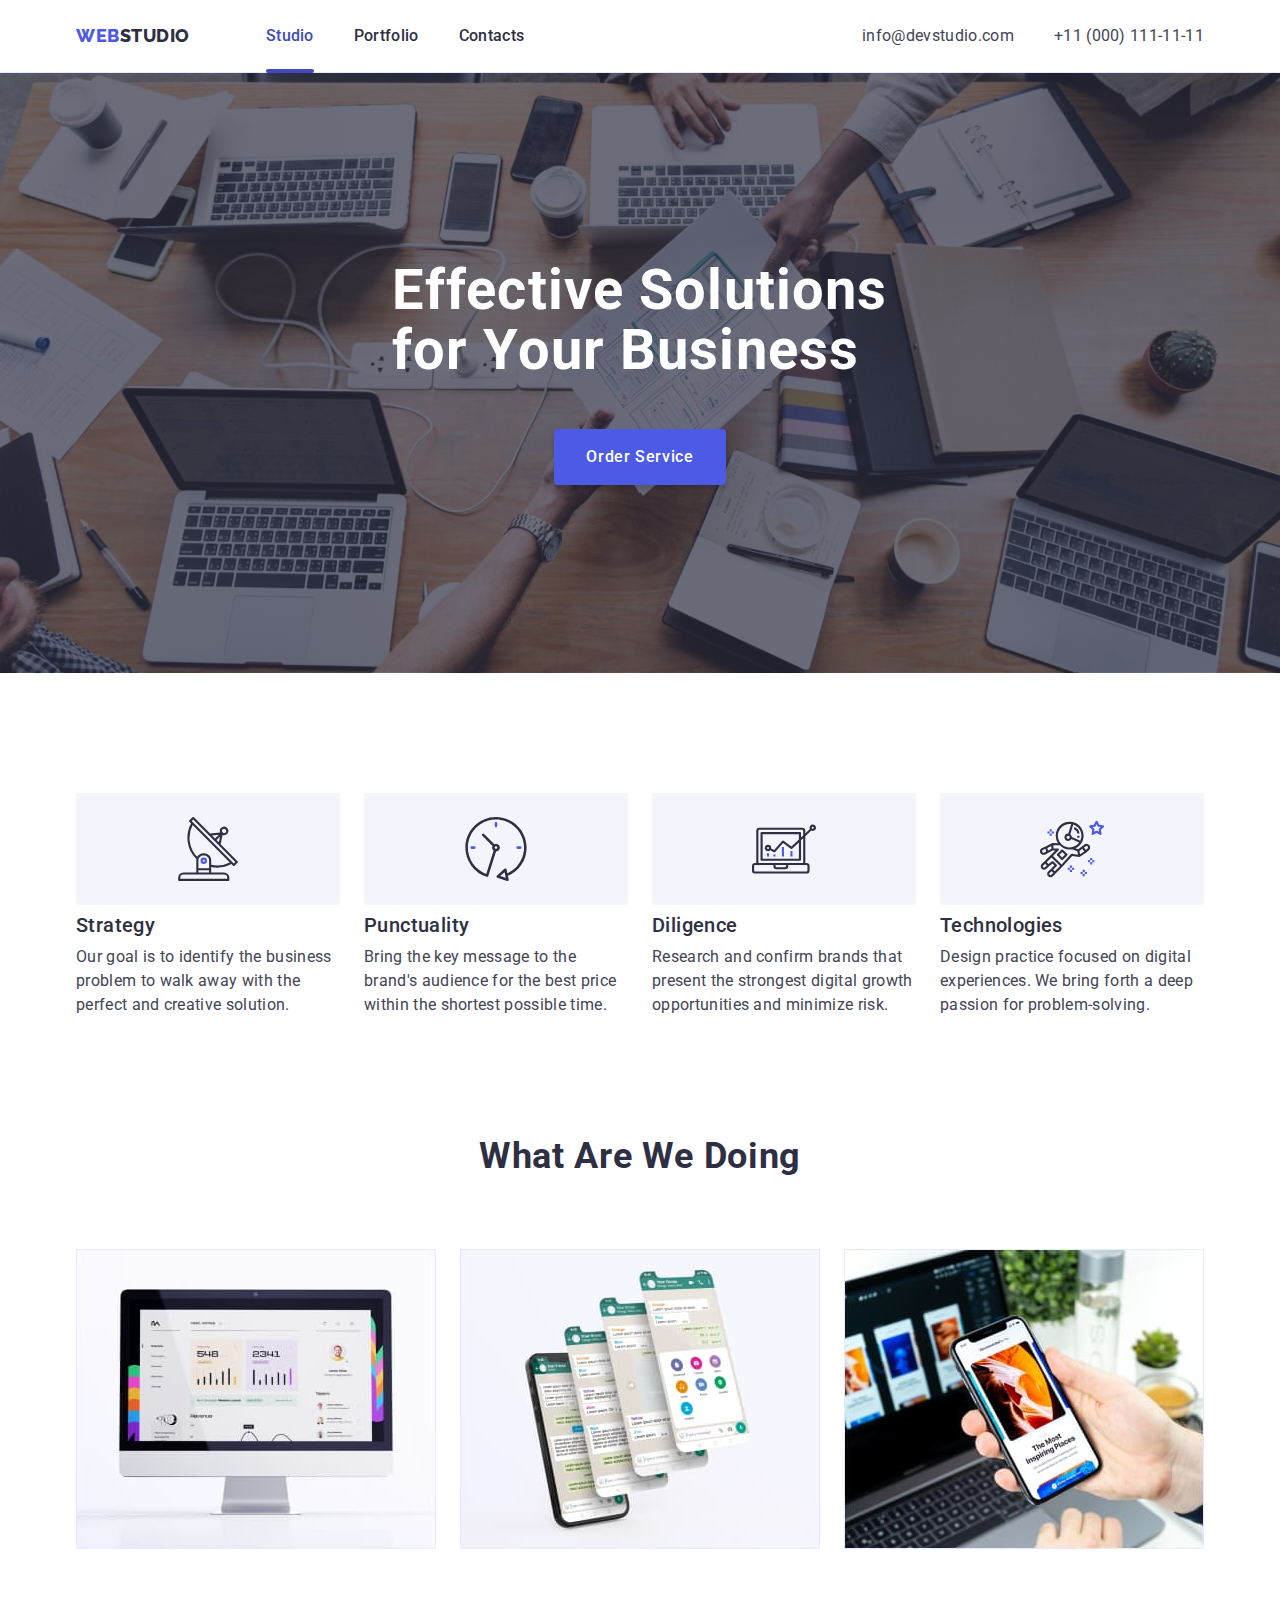
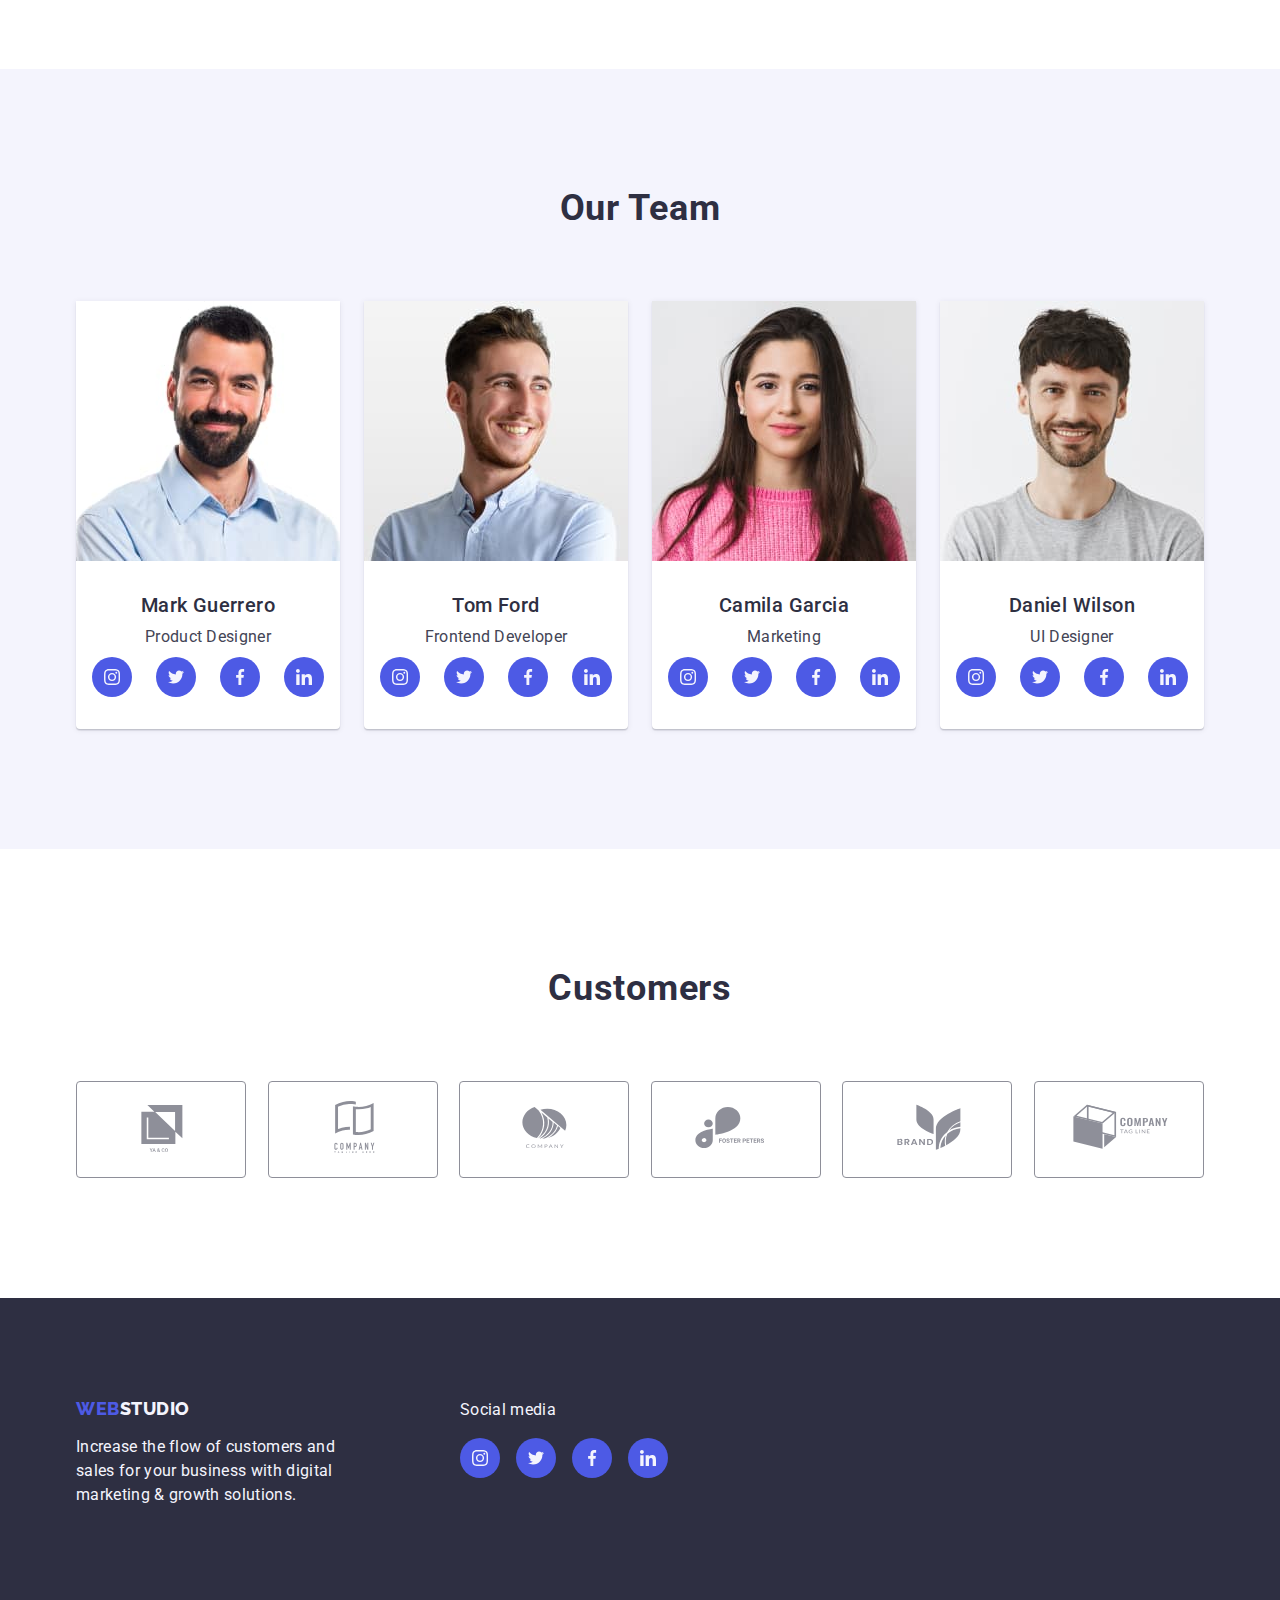
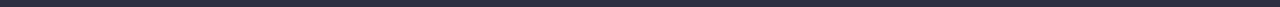
==== commit 0dffed97: "fix error" ====
--- a/index.html
+++ b/index.html
@@ -430,94 +430,94 @@
           </ul>
         </div>
       </section>
+      <!-- CUSTOMERS -->
+      <section class="section">
+        <div class="container">
+          <h2 class="section-title">Customers</h2>
+          <ul class="customers-list list">
+            <li class="customers-item">
+              <a href="" class="customers-link">
+                <svg
+                  width="104"
+                  height="56"
+                  class="customers-icon"
+                  aria-label="logo customer"
+                >
+                  <use href="./images/icons.svg#icon-logo"></use>
+                </svg>
+              </a>
+            </li>
+            <li class="customers-item">
+              <a href="" class="customers-link">
+                <svg
+                  width="104"
+                  height="56"
+                  class="customers-icon"
+                  aria-label="logo customer"
+                >
+                  <use href="./images/icons.svg#icon-logo-1"></use>
+                </svg>
+              </a>
+            </li>
+            <li class="customers-item">
+              <a href="" class="customers-link">
+                <svg
+                  width="104"
+                  height="56"
+                  class="customers-icon"
+                  aria-label="logo customer"
+                >
+                  <use href="./images/icons.svg#icon-logo-2"></use>
+                </svg>
+              </a>
+            </li>
+            <li class="customers-item">
+              <a href="" class="customers-link">
+                <svg
+                  width="104"
+                  height="56"
+                  class="customers-icon"
+                  aria-label="logo customer"
+                >
+                  <use href="./images/icons.svg#icon-logo-3"></use>
+                </svg>
+              </a>
+            </li>
+            <li class="customers-item">
+              <a href="" class="customers-link">
+                <svg
+                  width="104"
+                  height="56"
+                  class="customers-icon"
+                  aria-label="logo customer"
+                >
+                  <use href="./images/icons.svg#icon-logo-4"></use>
+                </svg>
+              </a>
+            </li>
+            <li class="customers-item">
+              <a href="" class="customers-link">
+                <svg
+                  width="104"
+                  height="56"
+                  class="customers-icon"
+                  aria-label="logo customer"
+                >
+                  <use href="./images/icons.svg#icon-logo-5"></use>
+                </svg>
+              </a>
+            </li>
+          </ul>
+        </div>
+      </section>
     </main>
-    <!-- CUSTOMERS -->
-    <section class="section">
-      <div class="container">
-        <h2 class="section-title">Customers</h2>
-        <ul class="customers-list list">
-          <li class="customers-item">
-            <a href="" class="customers-link">
-              <svg
-                width="104"
-                height="56"
-                class="customers-icon"
-                aria-label="logo customer"
-              >
-                <use href="./images/icons.svg#icon-logo"></use>
-              </svg>
-            </a>
-          </li>
-          <li class="customers-item">
-            <a href="" class="customers-link">
-              <svg
-                width="104"
-                height="56"
-                class="customers-icon"
-                aria-label="logo customer"
-              >
-                <use href="./images/icons.svg#icon-logo-1"></use>
-              </svg>
-            </a>
-          </li>
-          <li class="customers-item">
-            <a href="" class="customers-link">
-              <svg
-                width="104"
-                height="56"
-                class="customers-icon"
-                aria-label="logo customer"
-              >
-                <use href="./images/icons.svg#icon-logo-2"></use>
-              </svg>
-            </a>
-          </li>
-          <li class="customers-item">
-            <a href="" class="customers-link">
-              <svg
-                width="104"
-                height="56"
-                class="customers-icon"
-                aria-label="logo customer"
-              >
-                <use href="./images/icons.svg#icon-logo-3"></use>
-              </svg>
-            </a>
-          </li>
-          <li class="customers-item">
-            <a href="" class="customers-link">
-              <svg
-                width="104"
-                height="56"
-                class="customers-icon"
-                aria-label="logo customer"
-              >
-                <use href="./images/icons.svg#icon-logo-4"></use>
-              </svg>
-            </a>
-          </li>
-          <li class="customers-item">
-            <a href="" class="customers-link">
-              <svg
-                width="104"
-                height="56"
-                class="customers-icon"
-                aria-label="logo customer"
-              >
-                <use href="./images/icons.svg#icon-logo-5"></use>
-              </svg>
-            </a>
-          </li>
-        </ul>
-      </div>
-    </section>
 
     <!-- FOOTER -->
     <footer class="page-footer">
       <div class="container">
         <div class="footer-flex">
-          <div>
-            <a  class="logo-footer logo link" href="./index.html"
+          <div class="footer-block-first">
+            <a class="logo-footer logo link" href="./index.html"
               >Web<span class="logo-part-light">Studio</span></a
             >
             <p class="text-footer">
--- a/css/styles.css
+++ b/css/styles.css
@@ -145,7 +145,8 @@
   display: flex;
   align-items: center;
   justify-content: center;
-  background-color: var(--acive-color);
+  background-color: var(--brand-color);
+
   width: 100%;
   height: 100%;
   border-radius: 50%;
@@ -153,9 +154,9 @@
   transition: background-color var(--transition-dur-and-func);
 }
 
-.social-link:hover, 
+.social-link:hover,
 .social-link:focus {
-  background-color: var(--success-color);
+  background-color: var(--acive-color);
 }
 
 .social-icons {
@@ -315,6 +316,8 @@
   align-items: center;
   justify-content: center;
   height: 112px;
+  border-radius: 4px;
+  margin-bottom: 8px;
 }
 /* ===== /ADVANTAGES ===== */
 
@@ -415,7 +418,11 @@
 
 .footer-flex {
   display: flex;
-  gap: 120px;
+  align-items: baseline;
+}
+
+.footer-block-first {
+  margin-right: 120px;
 }
 
 .logo-footer {
@@ -490,12 +497,24 @@
 
 .examples-item {
   flex-basis: calc((100% - 24px * 2) / 3);
+  transition: box-shadow var(--transition-dur-and-func);
 }
 
 .examples-item:hover {
   box-shadow: 0px 2px 1px 0px rgba(46, 47, 66, 0.08),
     0px 1px 1px 0px rgba(46, 47, 66, 0.16),
     0px 1px 6px 0px rgba(46, 47, 66, 0.08);
+}
+
+.examples-link {
+  display: block;
+  transform: box-shadow var(--transition-dur-and-func);
+}
+
+.examples-link:hover,
+.examples-link:focus {
+  box-shadow: 0px 1px 6px rgba(46, 47, 66, 0.08),
+    0px 1px 1px rgba(46, 47, 66, 0.16), 0px 2px 1px rgba(46, 47, 66, 0.08);
 }
 
 .examples-overlay-container {
@@ -514,7 +533,8 @@
   transition: transform var(--transition-dur-and-func);
 }
 
-.examples-item:hover .examples-overlay {
+.examples-item:hover .examples-overlay,
+.examples-item:focus .examples-overlay {
   transform: translateY(0%);
 }
 
@@ -523,7 +543,13 @@
   border-left: 1px solid var(--accent-color);
   border-right: 1px solid var(--accent-color);
   border-bottom: 1px solid var(--accent-color);
-}
+  transition: border-color var(--transition-dur-and-func);
+}
+
+.example-description:hover {
+  border-color: var(--light-bg-color);
+}
+
 /* ===== /EXAMPLES ===== */
 
 /* !!!===== /PORTFOLIO ======!!! */
@@ -534,6 +560,8 @@
   opacity: 0;
   visibility: hidden;
   pointer-events: none;
+  transform: opacity var(--transition-dur-and-func),
+    visibility var(--transition-dur-and-func);
 }
 
 .backdrop {
@@ -552,14 +580,19 @@
   left: 50%;
   transform: translate(-50%, -50%);
   width: 408px;
-  height: 584px;
+  min-height: 584px;
   border-radius: 4px;
   background: var(--modal-bg-color);
   box-shadow: 0px 2px 1px 0px rgba(0, 0, 0, 0.2),
     0px 1px 3px 0px rgba(0, 0, 0, 0.12), 0px 1px 1px 0px rgba(0, 0, 0, 0.14);
+  transition: transform var(--transition-dur-and-func);
 }
 
 .btn-close {
+  display: flex;
+  align-items: center;
+  justify-content: center;
+  padding: 0;
   position: absolute;
   top: 24px;
   right: 24px;
@@ -569,6 +602,7 @@
   border-radius: 50%;
   border: 1px solid rgba(0, 0, 0, 0.1);
   cursor: pointer;
+  transition: background-color var(--transition-dur-and-func);
 }
 
 .btn-close-icon {
@@ -576,6 +610,7 @@
   top: 50%;
   left: 50%;
   transform: translate(-50%, -50%);
+  transition: fill var(--transition-dur-and-func);
 }
 
 .btn-close:hover .btn-close-icon,
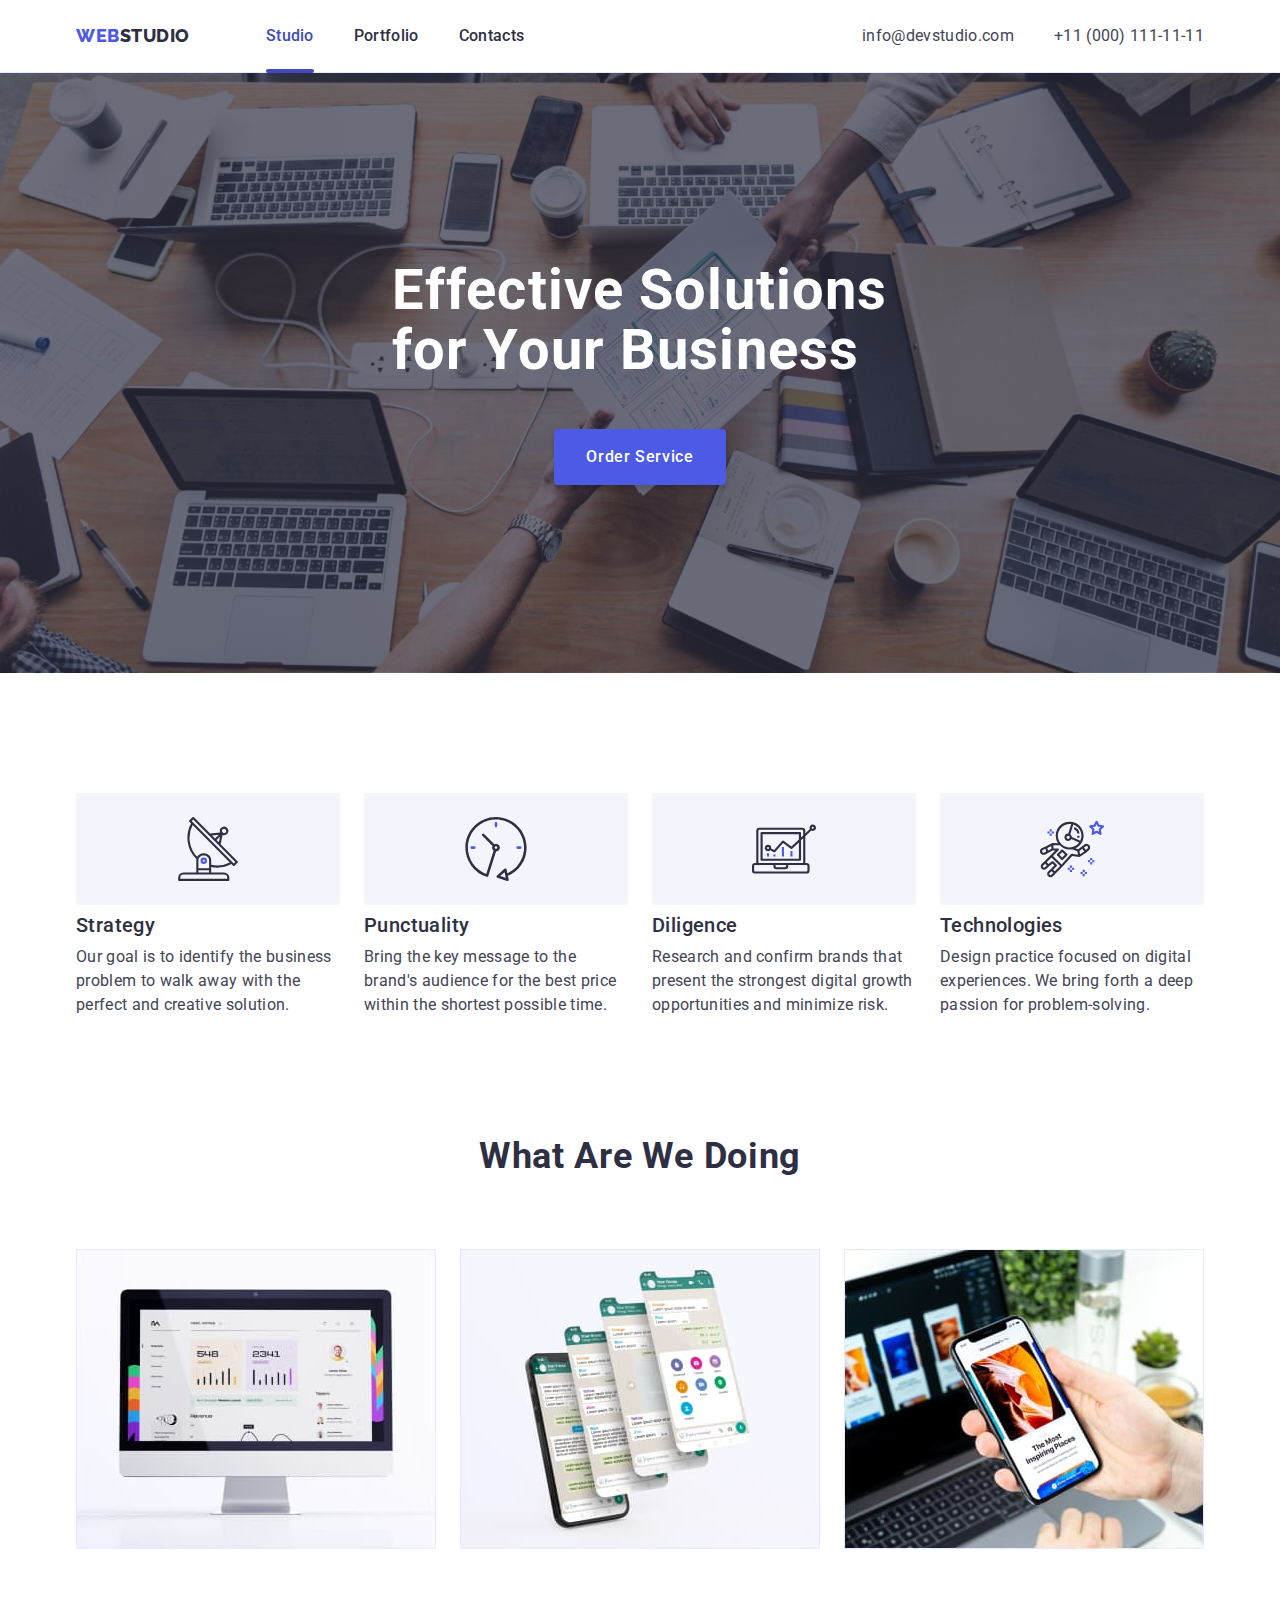
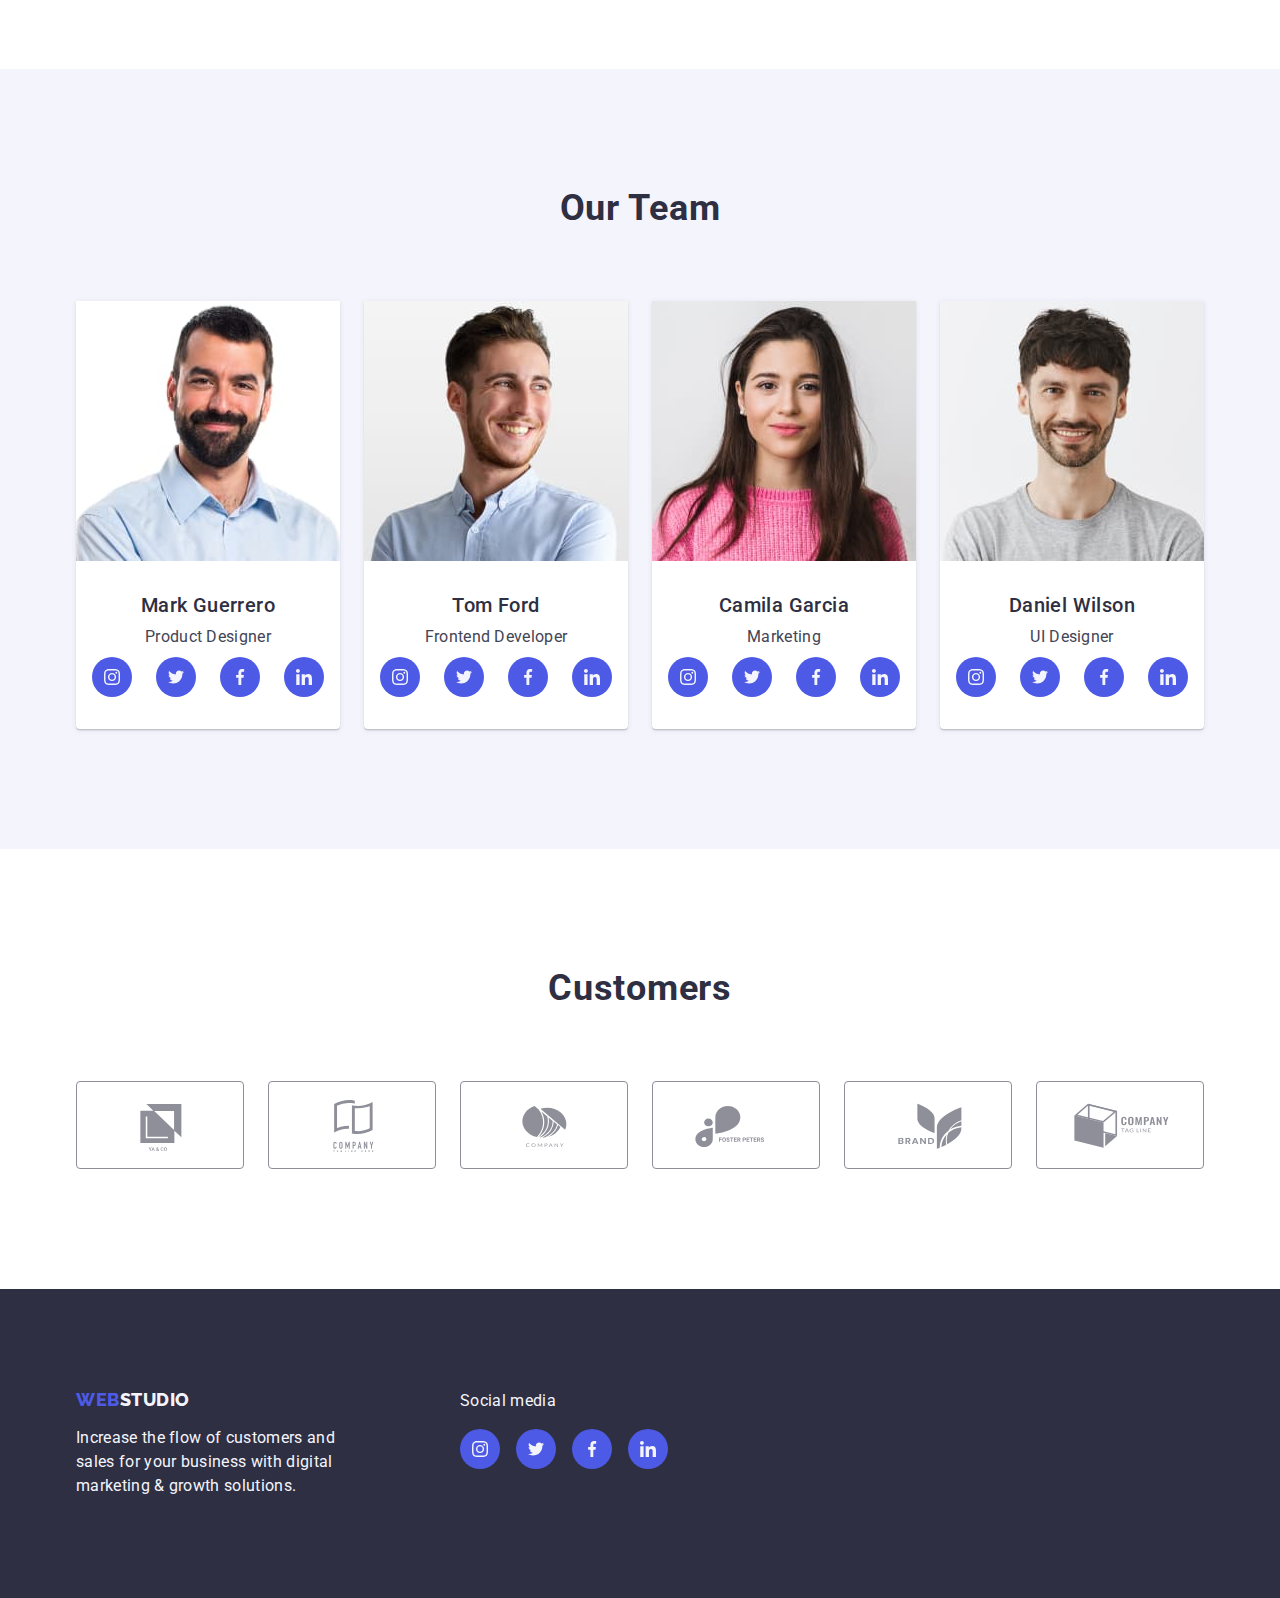
==== commit d5788c21: "fix error" ====
--- a/index.html
+++ b/index.html
@@ -514,70 +514,68 @@
 
     <!-- FOOTER -->
     <footer class="page-footer">
-      <div class="container">
-        <div class="footer-flex">
-          <div class="footer-block-first">
-            <a class="logo-footer logo link" href="./index.html"
-              >Web<span class="logo-part-light">Studio</span></a
-            >
-            <p class="text-footer">
-              Increase the flow of customers and sales for your business with
-              digital marketing & growth solutions.
-            </p>
-          </div>
-          <div>
-            <p class="text-social">Social media</p>
-            <ul class="footer-social-list list">
-              <li class="social-item">
-                <a class="social-link" href="https://www.instagram.com/">
-                  <svg
-                    class="social-icons"
-                    width="16"
-                    height="16"
-                    aria-label="icon-instagram"
-                  >
-                    <use href="./images/icons.svg#icon-instagram"></use>
-                  </svg>
-                </a>
-              </li>
-              <li class="social-item">
-                <a class="social-link" href="https://twitter.com/">
-                  <svg
-                    class="social-icons"
-                    width="16"
-                    height="16"
-                    aria-label="icon-twitter"
-                  >
-                    <use href="./images/icons.svg#icon-twitter"></use>
-                  </svg>
-                </a>
-              </li>
-              <li class="social-item">
-                <a class="social-link" href="https://www.facebook.com/">
-                  <svg
-                    class="social-icons"
-                    width="16"
-                    height="16"
-                    aria-label="icon-facebook"
-                  >
-                    <use href="./images/icons.svg#icon-facebook"></use>
-                  </svg>
-                </a>
-              </li>
-              <li class="social-item">
-                <a class="social-link" href="https://www.linkedin.com/">
-                  <svg
-                    class="social-icons"
-                    width="16"
-                    height="16"
-                    aria-label="icon-linkedin"
-                  >
-                    <use href="./images/icons.svg#icon-linkedin"></use>
-                  </svg>
-                </a>
-              </li>
-            </ul>
-          </div>
+      <div class="footer-flex container">
+        <div class="footer-block-first">
+          <a class="logo-footer logo link" href="./index.html"
+            >Web<span class="logo-part-light">Studio</span></a
+          >
+          <p class="text-footer">
+            Increase the flow of customers and sales for your business with
+            digital marketing & growth solutions.
+          </p>
+        </div>
+        <div>
+          <p class="text-social">Social media</p>
+          <ul class="footer-social-list list">
+            <li class="social-item">
+              <a class="social-link" href="https://www.instagram.com/">
+                <svg
+                  class="social-icons"
+                  width="16"
+                  height="16"
+                  aria-label="icon-instagram"
+                >
+                  <use href="./images/icons.svg#icon-instagram"></use>
+                </svg>
+              </a>
+            </li>
+            <li class="social-item">
+              <a class="social-link" href="https://twitter.com/">
+                <svg
+                  class="social-icons"
+                  width="16"
+                  height="16"
+                  aria-label="icon-twitter"
+                >
+                  <use href="./images/icons.svg#icon-twitter"></use>
+                </svg>
+              </a>
+            </li>
+            <li class="social-item">
+              <a class="social-link" href="https://www.facebook.com/">
+                <svg
+                  class="social-icons"
+                  width="16"
+                  height="16"
+                  aria-label="icon-facebook"
+                >
+                  <use href="./images/icons.svg#icon-facebook"></use>
+                </svg>
+              </a>
+            </li>
+            <li class="social-item">
+              <a class="social-link" href="https://www.linkedin.com/">
+                <svg
+                  class="social-icons"
+                  width="16"
+                  height="16"
+                  aria-label="icon-linkedin"
+                >
+                  <use href="./images/icons.svg#icon-linkedin"></use>
+                </svg>
+              </a>
+            </li>
+          </ul>
         </div>
       </div>
     </footer>
--- a/css/styles.css
+++ b/css/styles.css
@@ -382,28 +382,36 @@
 .customers-list {
   display: flex;
   align-items: center;
-  justify-content: space-between;
+  gap: 24px;
 }
 .customers-item {
-  padding: 16px 32px;
+  width: calc((100% - 120px) / 6);
+  height: 88px;
+}
+
+.customers-link {
+  height: 100%;
+  width: 100%;
   border: 1px solid var(--secondary-text-color);
   border-radius: 4px;
+  display: flex;
+  align-items: center;
+  justify-content: center;
+  transition: border-color var(--transition-dur-and-func);
   cursor: pointer;
-  transition: border-color var(--transition-dur-and-func);
-}
-
-.customers-item:hover,
-.customers-item:focus {
+}
+
+.customers-link:hover,
+.customers-link:focus {
   border-color: var(--acive-color);
 }
-
 .customers-icon {
   fill: var(--secondary-text-color);
   transition: fill var(--transition-dur-and-func);
 }
 
-.customers-item:hover .customers-icon,
-.customers-item:focus .customers-icon {
+.customers-link:hover .customers-icon,
+.customers-link:focus .customers-icon {
   fill: var(--acive-color);
 }
 
@@ -560,8 +568,6 @@
   opacity: 0;
   visibility: hidden;
   pointer-events: none;
-  transform: opacity var(--transition-dur-and-func),
-    visibility var(--transition-dur-and-func);
 }
 
 .backdrop {
@@ -572,6 +578,8 @@
   height: 100%;
   z-index: 999;
   background-color: rgba(46, 47, 66, 0.4);
+  transform: opacity var(--transition-dur-and-func),
+    visibility var(--transition-dur-and-func);
 }
 
 .modal {
@@ -602,7 +610,8 @@
   border-radius: 50%;
   border: 1px solid rgba(0, 0, 0, 0.1);
   cursor: pointer;
-  transition: background-color var(--transition-dur-and-func);
+  transition: background-color var(--transition-dur-and-func),
+    border var(--transition-dur-and-func);
 }
 
 .btn-close-icon {
@@ -621,7 +630,7 @@
 .btn-close:hover,
 .btn-close:focus {
   background-color: var(--acive-color);
-  border: transparent;
+  border: none;
 }
 
 /* !!!===== MODAL ======!!! */
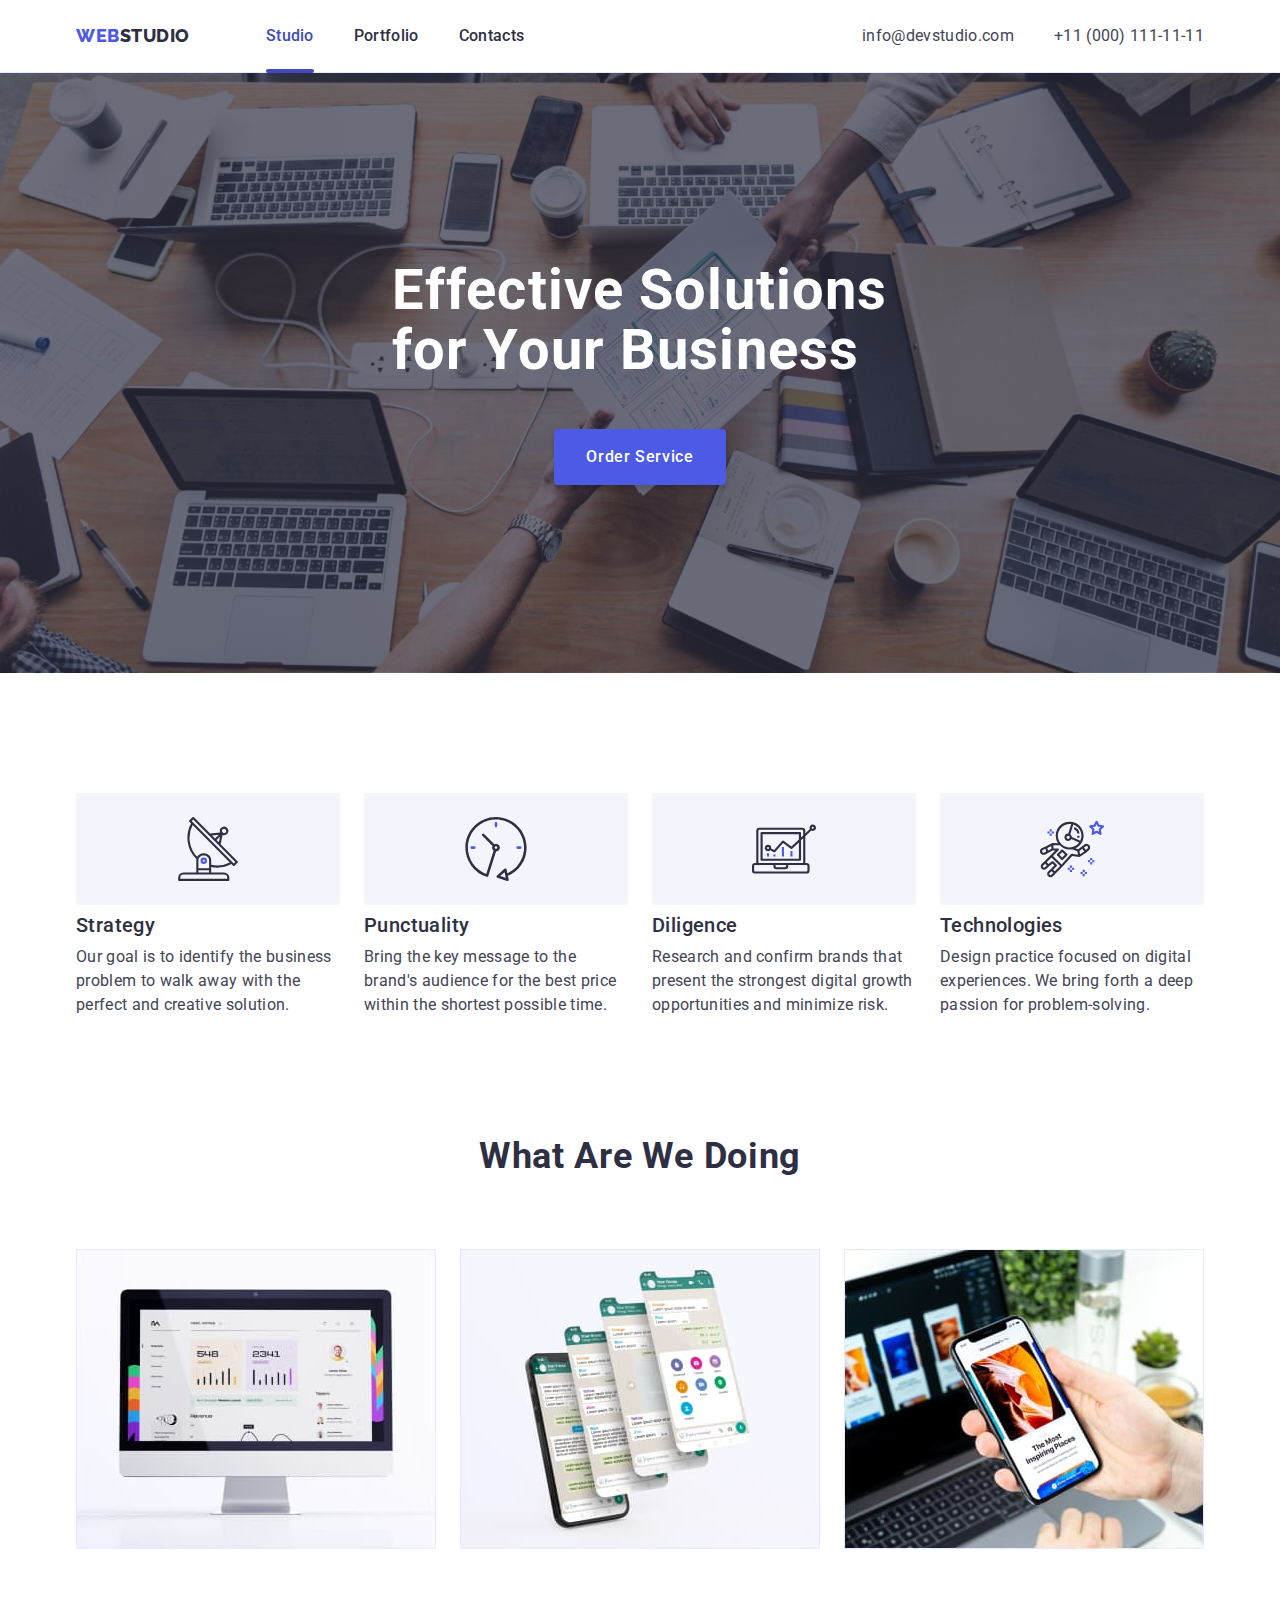
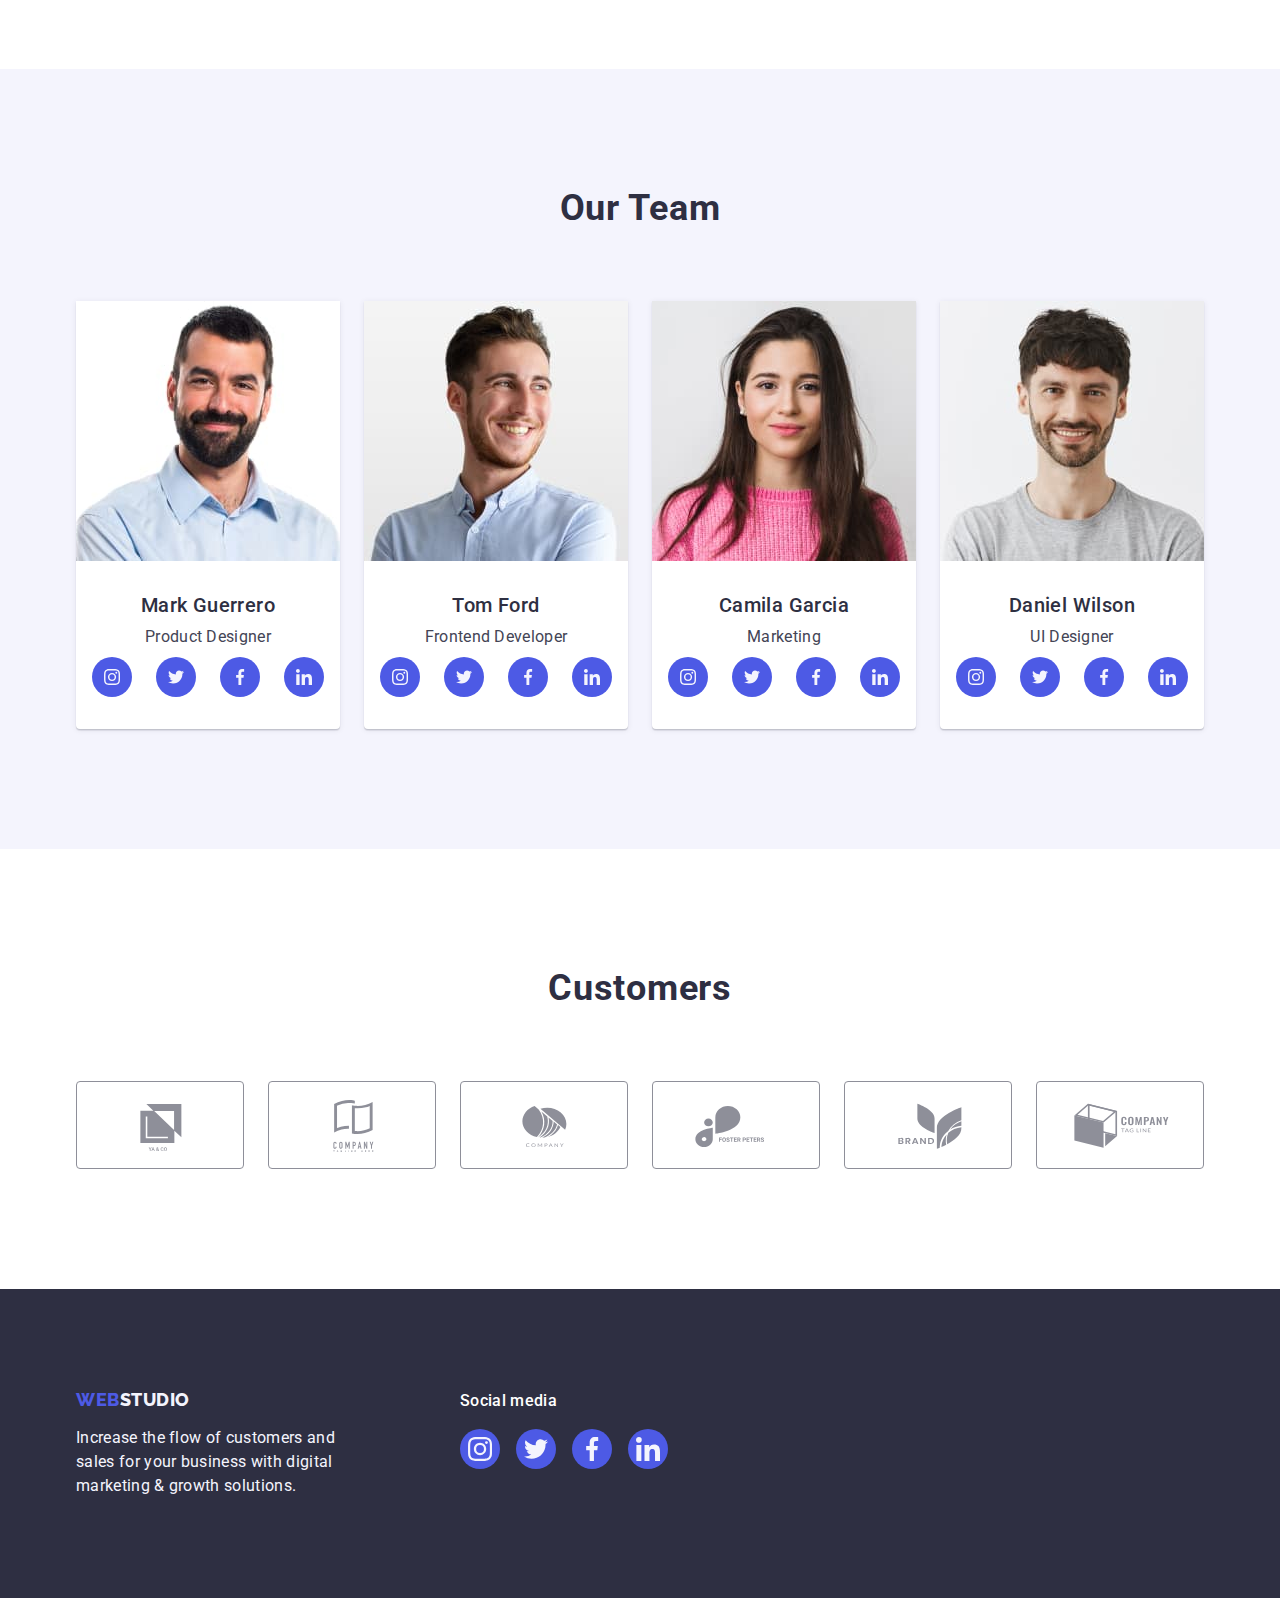
==== commit f29ca260: "fix error" ====
--- a/index.html
+++ b/index.html
@@ -528,11 +528,11 @@
           <p class="text-social">Social media</p>
           <ul class="footer-social-list list">
             <li class="social-item">
-              <a class="social-link" href="https://www.instagram.com/">
+              <a class="footer-social-link social-link" href="https://www.instagram.com/">
                 <svg
                   class="social-icons"
-                  width="16"
-                  height="16"
+                  width="24"
+                  height="24"
                   aria-label="icon-instagram"
                 >
                   <use href="./images/icons.svg#icon-instagram"></use>
@@ -540,11 +540,11 @@
               </a>
             </li>
             <li class="social-item">
-              <a class="social-link" href="https://twitter.com/">
+              <a class="footer-social-link social-link" href="https://twitter.com/">
                 <svg
                   class="social-icons"
-                  width="16"
-                  height="16"
+                  width="24"
+                  height="24"
                   aria-label="icon-twitter"
                 >
                   <use href="./images/icons.svg#icon-twitter"></use>
@@ -552,11 +552,11 @@
               </a>
             </li>
             <li class="social-item">
-              <a class="social-link" href="https://www.facebook.com/">
+              <a class="footer-social-link social-link" href="https://www.facebook.com/">
                 <svg
                   class="social-icons"
-                  width="16"
-                  height="16"
+                  width="24"
+                  height="24"
                   aria-label="icon-facebook"
                 >
                   <use href="./images/icons.svg#icon-facebook"></use>
@@ -564,11 +564,11 @@
               </a>
             </li>
             <li class="social-item">
-              <a class="social-link" href="https://www.linkedin.com/">
+              <a class="footer-social-link social-link" href="https://www.linkedin.com/">
                 <svg
                   class="social-icons"
-                  width="16"
-                  height="16"
+                  width="24"
+                  height="24"
                   aria-label="icon-linkedin"
                 >
                   <use href="./images/icons.svg#icon-linkedin"></use>
--- a/css/styles.css
+++ b/css/styles.css
@@ -397,16 +397,19 @@
   display: flex;
   align-items: center;
   justify-content: center;
-  transition: border-color var(--transition-dur-and-func);
+  transition: border-color var(--transition-dur-and-func),
+    color var(--transition-dur-and-func);
+  color: var(--secondary-text-color);
   cursor: pointer;
 }
 
 .customers-link:hover,
 .customers-link:focus {
   border-color: var(--acive-color);
+  color: var(--acive-color);
 }
 .customers-icon {
-  fill: var(--secondary-text-color);
+  fill: currentColor;
   transition: fill var(--transition-dur-and-func);
 }
 
@@ -445,12 +448,19 @@
 .text-social {
   color: var(--light-bg-color);
   margin-bottom: 16px;
+  font-weight: 500;
+  color: #ffffff;
 }
 
 .footer-social-list {
   display: flex;
   gap: 16px;
 }
+
+.footer-social-link:hover {
+  background-color: var(--success-color);
+}
+
 /* ===== /FOOTER ===== */
 /* !!!===== /MAIN PAGE ======!!! */
 
